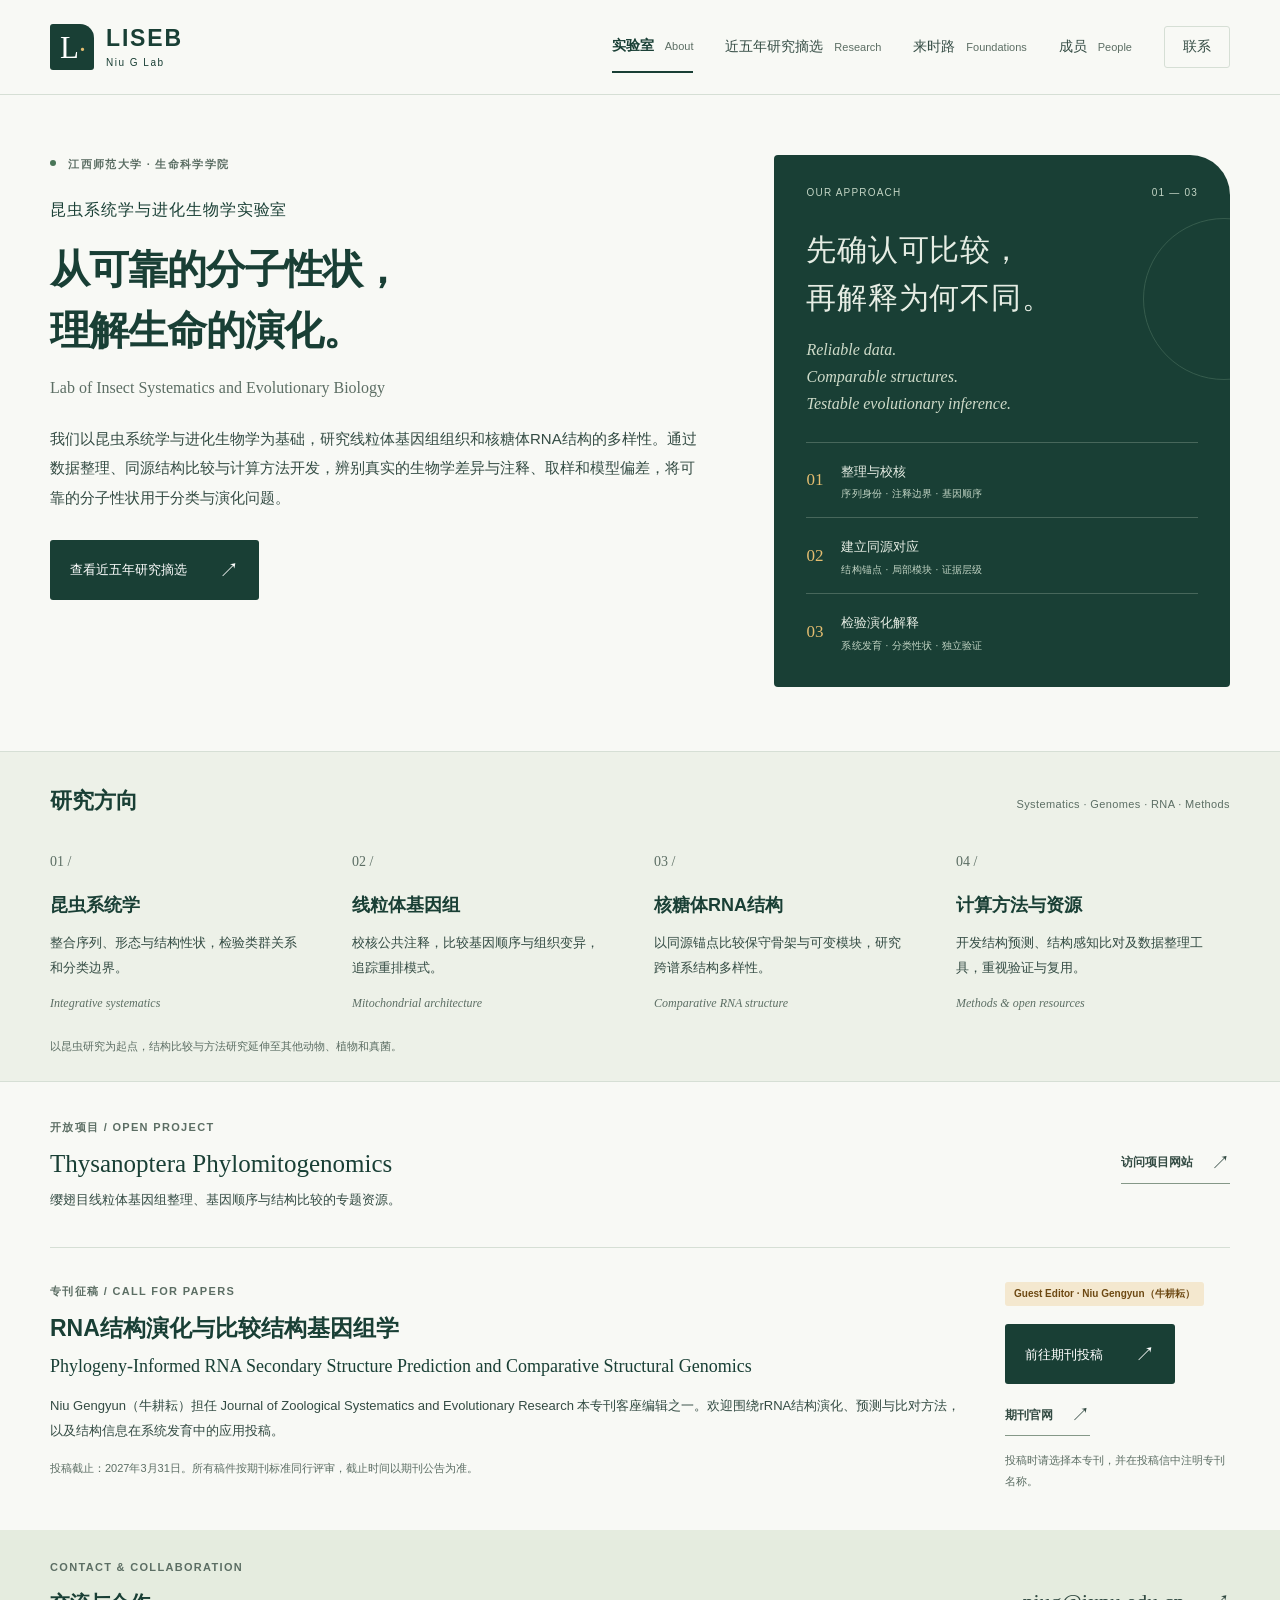
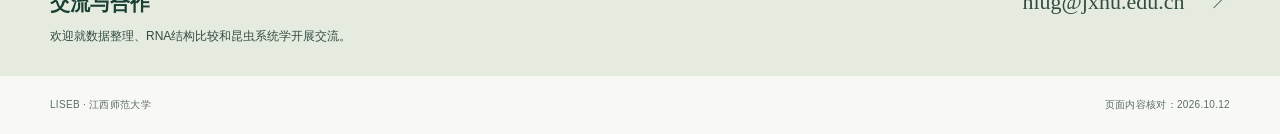
==== index.html @ 188232bb "Use surname-first bilingual personal names and remove authority audit notes" ====
<!doctype html>
<html lang="zh-CN">
<head>
  <meta charset="utf-8">
  <meta name="viewport" content="width=device-width, initial-scale=1">
  <meta name="description" content="江西师范大学昆虫系统学与进化生物学实验室：昆虫系统学、线粒体基因组组织、RNA结构比较与计算方法。">
  <meta name="theme-color" content="#193f35">
  <title>LISEB · 昆虫系统学与进化生物学实验室</title>
  <link rel="icon" href="favicon.svg" type="image/svg+xml">
  <link rel="stylesheet" href="styles.css">
</head>
<body>
  <a class="skip-link" href="#main">跳至主要内容</a>
  <header class="site-header">
    <div class="container header-inner">
      <a class="brand" href="index.html" aria-label="LISEB 实验室首页">
        <span class="brand-mark" aria-hidden="true">L<span>·</span></span>
        <span class="brand-text">LISEB<span>Niu G Lab</span></span>
      </a>
      <nav aria-label="主导航">
        <a href="index.html" aria-current="page">实验室 <span lang="en">About</span></a>
        <a href="achievements.html">近五年研究摘选 <span lang="en">Research</span></a>
        <a href="heritage.html">来时路 <span lang="en">Foundations</span></a>
        <a href="members.html">成员 <span lang="en">People</span></a>
        <a class="nav-contact" href="#contact">联系</a>
      </nav>
    </div>
  </header>

  <main id="main">
    <section class="hero container" aria-labelledby="hero-title">
      <div class="hero-copy">
        <p class="eyebrow"><span class="dot"></span> 江西师范大学 · 生命科学学院</p>
        <p class="lab-name">昆虫系统学与进化生物学实验室</p>
        <h1 id="hero-title">从可靠的分子性状，<br>理解生命的演化。</h1>
        <p class="english-name" lang="en">Lab of Insect Systematics and Evolutionary Biology</p>
        <p class="intro">我们以昆虫系统学与进化生物学为基础，研究线粒体基因组组织和核糖体RNA结构的多样性。通过数据整理、同源结构比较与计算方法开发，辨别真实的生物学差异与注释、取样和模型偏差，将可靠的分子性状用于分类与演化问题。</p>
        <a class="button" href="achievements.html">查看近五年研究摘选 <span aria-hidden="true">↗</span></a>
      </div>
      <aside class="research-note" aria-label="研究思路">
        <div class="note-top"><span lang="en">OUR APPROACH</span><span aria-hidden="true">01 — 03</span></div>
        <p class="note-statement">先确认可比较，<br>再解释为何不同。</p>
        <p class="note-english" lang="en">Reliable data.<br>Comparable structures.<br>Testable evolutionary inference.</p>
        <ol class="approach-list">
          <li><span class="step-no">01</span><div><strong>整理与校核</strong><span>序列身份 · 注释边界 · 基因顺序</span></div></li>
          <li><span class="step-no">02</span><div><strong>建立同源对应</strong><span>结构锚点 · 局部模块 · 证据层级</span></div></li>
          <li><span class="step-no">03</span><div><strong>检验演化解释</strong><span>系统发育 · 分类性状 · 独立验证</span></div></li>
        </ol>
      </aside>
    </section>

    <section class="focus-section" aria-labelledby="focus-title">
      <div class="container">
        <div class="section-heading"><h2 id="focus-title">研究方向</h2><p lang="en">Systematics · Genomes · RNA · Methods</p></div>
        <div class="focus-grid">
          <article class="focus-card"><span class="card-index" aria-hidden="true">01 /</span><h3>昆虫系统学</h3><p>整合序列、形态与结构性状，检验类群关系和分类边界。</p><span class="card-caption" lang="en">Integrative systematics</span></article>
          <article class="focus-card"><span class="card-index" aria-hidden="true">02 /</span><h3>线粒体基因组</h3><p>校核公共注释，比较基因顺序与组织变异，追踪重排模式。</p><span class="card-caption" lang="en">Mitochondrial architecture</span></article>
          <article class="focus-card"><span class="card-index" aria-hidden="true">03 /</span><h3>核糖体RNA结构</h3><p>以同源锚点比较保守骨架与可变模块，研究跨谱系结构多样性。</p><span class="card-caption" lang="en">Comparative RNA structure</span></article>
          <article class="focus-card"><span class="card-index" aria-hidden="true">04 /</span><h3>计算方法与资源</h3><p>开发结构预测、结构感知比对及数据整理工具，重视验证与复用。</p><span class="card-caption" lang="en">Methods &amp; open resources</span></article>
        </div>
        <p class="scope-note">以昆虫研究为起点，结构比较与方法研究延伸至其他动物、植物和真菌。</p>
      </div>
    </section>

    <section class="resource-strip container" aria-labelledby="resource-title">
      <div><p class="eyebrow">开放项目 <span lang="en">/ OPEN PROJECT</span></p><h2 id="resource-title" lang="en">Thysanoptera Phylomitogenomics</h2><p>缨翅目线粒体基因组整理、基因顺序与结构比较的专题资源。</p></div>
      <a class="text-link" href="https://mitoooool.github.io/thysanoptera-phylomitogenomics/" target="_blank" rel="noopener noreferrer">访问项目网站 <span aria-hidden="true">↗</span><span class="sr-only">（在新标签页打开）</span></a>
    </section>

    <section class="special-issue container" id="special-issue" aria-labelledby="issue-title">
      <div class="issue-copy">
        <p class="eyebrow">专刊征稿 <span lang="en">/ CALL FOR PAPERS</span></p>
        <h2 id="issue-title">RNA结构演化与比较结构基因组学</h2>
        <p class="issue-english-title" lang="en">Phylogeny-Informed RNA Secondary Structure Prediction and Comparative Structural Genomics</p>
        <p><span lang="en">Niu Gengyun</span>（牛耕耘）担任 <span lang="en">Journal of Zoological Systematics and Evolutionary Research</span> 本专刊客座编辑之一。欢迎围绕rRNA结构演化、预测与比对方法，以及结构信息在系统发育中的应用投稿。</p>
        <p class="issue-deadline">投稿截止：<time datetime="2027-03-31">2027年3月31日</time>。所有稿件按期刊标准同行评审，截止时间以期刊公告为准。</p>
      </div>
      <div class="issue-actions">
        <span class="badge accepted" lang="en">Guest Editor · <span lang="en">Niu Gengyun</span>（牛耕耘）</span>
        <a class="button" href="https://mc03.manuscriptcentral.com/mapjzser" target="_blank" rel="noopener noreferrer">前往期刊投稿 <span aria-hidden="true">↗</span><span class="sr-only">（在新标签页打开）</span></a>
        <a class="text-link" href="https://www.maxapress.com/jzser" target="_blank" rel="noopener noreferrer">期刊官网 <span aria-hidden="true">↗</span><span class="sr-only">（在新标签页打开）</span></a>
        <p>投稿时请选择本专刊，并在投稿信中注明专刊名称。</p>
      </div>
    </section>

    <section class="contact-section" id="contact" aria-labelledby="contact-title">
      <div class="container contact-inner"><div><p class="eyebrow" lang="en">CONTACT &amp; COLLABORATION</p><h2 id="contact-title">交流与合作</h2><p>欢迎就数据整理、RNA结构比较和昆虫系统学开展交流。</p></div><a href="mailto:niug@jxnu.edu.cn" class="email-link">niug@jxnu.edu.cn <span aria-hidden="true">↗</span></a></div>
    </section>
  </main>
  <footer class="site-footer"><div class="container footer-inner"><span>LISEB · 江西师范大学</span><span>页面内容核对：<time datetime="2026-10-12">2026.10.12</time></span></div></footer>
</body>
</html>
---- styles.css ----
:root {
  --paper: #f8f9f5;
  --white: #ffffff;
  --ink: #193f35;
  --text: #334b43;
  --muted: #5c6e64;
  --line: #d6dfd5;
  --soft: #edf1e8;
  --accent: #e4bd70;
  --serif: Georgia, "Times New Roman", serif;
  --sans: -apple-system, BlinkMacSystemFont, "Segoe UI", "Microsoft YaHei", "PingFang SC", sans-serif;
}
* { box-sizing: border-box; }
html { scroll-behavior: smooth; scroll-padding-top: 24px; }
body { margin: 0; background: var(--paper); color: var(--text); font: 16px/1.8 var(--sans); -webkit-font-smoothing: antialiased; }
a { color: inherit; text-underline-offset: 5px; }
a:hover { color: #27694f; }
a:focus-visible { outline: 3px solid #ab7121; outline-offset: 6px; border-radius: 2px; }
h1, h2, h3, p { margin: 0; }
h1, h2, h3 { color: var(--ink); }
.container { width: min(1180px, calc(100% - 96px)); margin-inline: auto; }
.sr-only { position: absolute; width: 1px; height: 1px; overflow: hidden; clip: rect(0,0,0,0); white-space: nowrap; }
.skip-link { position: fixed; top: 12px; left: 12px; transform: translateY(-160%); z-index: 10; padding: 10px 18px; background: var(--ink); color: white; }
.skip-link:focus { transform: none; }
.site-header { background: var(--paper); border-bottom: 1px solid var(--line); }
.header-inner { min-height: 94px; display: flex; justify-content: space-between; align-items: center; gap: 24px; }
.brand { display: inline-flex; align-items: center; gap: 12px; text-decoration: none; }
.brand-mark { display: grid; place-content: center; position: relative; width: 44px; height: 46px; background: var(--ink); color: white; border-radius: 3px 14px 3px 3px; font: 31px/1 var(--serif); padding-right: 5px; }
.brand-mark span { position: absolute; right: 8px; bottom: 6px; color: var(--accent); font-size: 28px; }
.brand-text { font-size: 23px; line-height: 1.1; font-weight: 700; letter-spacing: .08em; color: var(--ink); }
.brand-text > span { display: block; margin-top: 6px; font-size: 10px; font-weight: 500; letter-spacing: .15em; }
.site-header nav { display: flex; align-items: center; gap: 32px; }
.site-header nav a { font-size: 14px; text-decoration: none; padding-block: 12px; }
.site-header nav a[aria-current] { border-bottom: 2px solid var(--ink); color: var(--ink); font-weight: 650; }
.site-header nav a span { margin-left: 7px; font-size: 11px; color: var(--muted); font-weight: 400; }
.site-header .nav-contact { border: 1px solid var(--line); padding: 7px 18px; border-radius: 3px; }
.hero { display: grid; grid-template-columns: 1.45fr 1fr; align-items: start; gap: 64px; padding-block: 60px 64px; }
.eyebrow { color: var(--muted); font-size: 11px; font-weight: 600; letter-spacing: .12em; line-height: 1.7; }
.dot { display: inline-block; width: 6px; height: 6px; border-radius: 50%; background: #497557; vertical-align: 2px; margin-right: 8px; }
.lab-name { color: var(--ink); margin-top: 22px; margin-bottom: 15px; font-size: 16px; letter-spacing: .06em; }
.hero h1 { font-size: clamp(32px, 3.15vw, 48px); font-weight: 650; line-height: 1.5; letter-spacing: -.025em; }
.english-name { font: 16px/1.6 var(--serif); margin-top: 15px; color: var(--muted); }
.intro { font-size: 15px; line-height: 1.95; max-width: 650px; margin-top: 23px; }
.button { display: inline-flex; justify-content: space-between; align-items: center; gap: 32px; padding: 12px 20px; margin-top: 28px; background: var(--ink); color: white; border-radius: 3px; text-decoration: none; font-size: 13px; }
.button:hover { background: #2d5b45; color: white; }
.button span { font-size: 20px; }
.research-note { padding: 29px 32px 18px; background: var(--ink); color: #e6ede4; border-radius: 4px 40px 4px 4px; position: relative; overflow: hidden; }
.research-note::after { content: ""; position: absolute; width: 160px; height: 160px; border: 1px solid #365c4d; border-radius: 50%; right: -75px; top: 63px; pointer-events: none; }
.note-top { display: flex; justify-content: space-between; font-size: 10px; letter-spacing: .12em; color: #c2d4c4; }
.note-statement { font-size: 30px; line-height: 1.6; margin-top: 24px; letter-spacing: .025em; font-weight: 500; }
.note-english { font: italic 16px/1.7 var(--serif); color: #cfdbc9; margin-top: 14px; }
.approach-list { list-style: none; padding: 0; margin: 24px 0 0; }
.approach-list li { border-top: 1px solid #47675b; display: flex; align-items: center; gap: 18px; padding-block: 14px; }
.step-no { color: var(--accent); font: 17px var(--serif); }
.approach-list strong { font-size: 13px; font-weight: 500; }
.approach-list div > span { display: block; color: #c2d4c4; font-size: 10px; letter-spacing: .025em; }
.focus-section { padding-block: 34px 24px; border-block: 1px solid var(--line); background: var(--soft); }
.section-heading { display: flex; justify-content: space-between; align-items: baseline; gap: 18px; margin-bottom: 24px; }
.section-heading h2 { font-size: 22px; line-height: 1.4; font-weight: 650; }
.section-heading > p { font-size: 11px; color: var(--muted); letter-spacing: .035em; }
.focus-grid { display: grid; grid-template-columns: repeat(4, 1fr); gap: 28px; }
.focus-card { padding-top: 6px; }
.card-index { color: var(--muted); font: 14px var(--serif); }
.focus-card h3 { font-size: 18px; font-weight: 600; margin-top: 13px; margin-bottom: 10px; }
.focus-card p { font-size: 13px; line-height: 1.9; max-width: 250px; }
.card-caption { display: block; font: italic 12px var(--serif); color: var(--muted); margin-top: 16px; }
.scope-note { color: var(--muted); font-size: 11px; margin-top: 25px; line-height: 1.9; }
.resource-strip { display: flex; justify-content: space-between; align-items: center; gap: 32px; padding-block: 36px; }
.resource-strip h2 { font: 25px/1.4 var(--serif); margin-top: 9px; }
.resource-strip p:not(.eyebrow) { font-size: 13px; margin-top: 7px; }
.text-link { display: inline-flex; align-items: center; gap: 18px; text-decoration: none; font-size: 12px; font-weight: 650; border-bottom: 1px solid #859888; padding-bottom: 3px; white-space: nowrap; }
.text-link span[aria-hidden] { font-size: 19px; font-weight: 400; }
.contact-section { background: #e5ecdf; padding-block: 28px; }
.contact-inner { display: flex; justify-content: space-between; align-items: center; gap: 30px; }
.contact-inner h2 { font-size: 20px; font-weight: 600; margin-block: 8px 5px; }
.contact-inner p:not(.eyebrow) { font-size: 12px; }
.email-link { font: 22px var(--serif); text-decoration: none; white-space: nowrap; }
.email-link span { margin-left: 20px; font-family: var(--sans); font-size: 20px; }
.site-footer { padding-block: 20px; }
.footer-inner { display: flex; justify-content: space-between; gap: 24px; color: var(--muted); font-size: 10px; letter-spacing: .03em; }
.footer-inner a { text-decoration: none; }
.page-intro { padding-block: 50px 36px; }
.page-intro h1 { margin-top: 13px; font-size: 42px; line-height: 1.5; font-weight: 650; }
.page-lead { font-size: 19px; margin-top: 13px; color: var(--ink); }
.page-description { font-size: 13px; max-width: 670px; color: var(--muted); margin-top: 11px; }
.section-nav { display: flex; flex-wrap: wrap; gap: 12px 24px; margin-top: 26px; font-size: 12px; }
.section-nav a { text-decoration: none; border-bottom: 1px solid var(--line); padding-bottom: 3px; }
.papers-section { padding-bottom: 42px; }
.publication { display: grid; grid-template-columns: 152px 1fr; gap: 38px; padding-block: 30px; border-top: 1px solid var(--line); }
.publication:last-child { border-bottom: 1px solid var(--line); }
.publication-status { display: flex; flex-direction: column; align-items: flex-start; gap: 12px; }
.badge { padding: 3px 9px; border-radius: 3px; font-size: 10px; line-height: 1.8; font-weight: 600; }
.published { background: #e0eadb; color: #305335; }
.accepted { background: #f4e8cf; color: #6d4913; }
.preprint { background: #e5e9ed; color: #3c5264; }
.pub-year { font: 31px/1 var(--serif); color: var(--ink); }
.status-detail { color: var(--muted); font-size: 10px; line-height: 1.9; }
.journal { color: var(--muted); font-size: 11px; letter-spacing: .03em; margin-bottom: 8px; }
.publication-body h3 { font: 25px/1.35 var(--serif); max-width: 840px; }
.publication-body > p:not(.journal) { font-size: 13px; margin-top: 13px; line-height: 1.9; }
.publication-body .contribution { color: #405748; }
.contribution > span { font-size: 10px; display: inline-block; border-right: 1px solid #aab8a7; padding-right: 10px; margin-right: 8px; font-weight: 650; color: var(--ink); }
.publication-body .text-link { margin-top: 16px; }
.doi { font-size: 10px; color: var(--muted); display: inline-block; margin-left: 18px; overflow-wrap: anywhere; }
.publication-body > .status-note { font-size: 10px !important; color: var(--muted); margin-top: 12px; }
.resources-section { background: var(--soft); border-block: 1px solid var(--line); padding-block: 35px 39px; }
.resource-grid { display: grid; grid-template-columns: 1fr 1fr; gap: 30px; }
.resource-card { padding: 24px 28px; border: 1px solid #c8d4c4; border-radius: 4px; display: flex; flex-direction: column; align-items: flex-start; background: var(--paper); }
.resource-card h3 { font: 27px/1.25 var(--serif); margin-top: 12px; }
.resource-card > p:not(.eyebrow) { font-size: 13px; margin-block: 14px 20px; flex: 1; }
.ongoing-section { padding-block: 39px; }
.ongoing-grid { display: grid; grid-template-columns: repeat(4,1fr); gap: 27px; }
.ongoing-grid article { border-top: 2px solid #a5b99e; padding-top: 15px; }
.ongoing-grid h3 { font-size: 15px; font-weight: 600; }
.ongoing-grid p { font-size: 12px; margin-top: 9px; line-height: 1.9; }
.special-issue { display: grid; grid-template-columns: 1fr 225px; gap: 44px; padding-block: 34px 38px; border-top: 1px solid var(--line); }
.special-issue h2 { font-size: 23px; line-height: 1.5; margin-top: 10px; font-weight: 600; }
.issue-english-title { font: 18px/1.5 var(--serif); color: var(--ink); margin-top: 8px; max-width: 760px; }
.issue-copy > p:not(.eyebrow):not(.issue-english-title) { font-size: 13px; line-height: 1.9; margin-top: 14px; }
.issue-copy > .issue-deadline { color: var(--muted); font-size: 11px !important; }
.issue-actions { display: flex; flex-direction: column; align-items: flex-start; justify-content: center; }
.issue-actions .button { margin-block: 18px 14px; }
.issue-actions > p { font-size: 11px; color: var(--muted); line-height: 1.9; margin-top: 14px; }
@media (max-width: 1050px) {
  .container { width: calc(100% - 64px); }
  .hero { gap: 32px; grid-template-columns: 1.3fr 1fr; }
  .hero h1 { font-size: 35px; }
  .research-note { padding-inline: 25px; }
  .note-statement { font-size: 27px; }
  .focus-grid, .ongoing-grid { gap: 22px; }
  .focus-card h3 { font-size: 16px; }
}
@media (max-width: 800px) {
  .hero { grid-template-columns: 1fr; gap: 35px; padding-block: 40px; }
  .hero h1 { font-size: 40px; }
  .research-note { padding: 26px 30px; }
  .research-note .note-statement { font-size: 27px; }
  .note-english { margin-top: 12px; }
  .focus-grid, .ongoing-grid { grid-template-columns: 1fr 1fr; gap: 25px 32px; }
  .section-heading { flex-wrap: wrap; gap: 8px; }
  .publication { grid-template-columns: 115px 1fr; gap: 22px; }
  .publication-body h3 { font-size: 22px; }
  .resource-strip { align-items: flex-start; flex-direction: column; gap: 20px; }
  .contact-inner { align-items: flex-start; flex-direction: column; gap: 20px; }
  .email-link { font-size: 21px; }
  .special-issue { grid-template-columns: 1fr; gap: 22px; }
  .issue-actions { display: grid; grid-template-columns: max-content 1fr; align-items: center; gap: 10px 22px; }
  .issue-actions .badge { grid-column: 1 / -1; justify-self: start; }
  .issue-actions .button { margin-block: 4px; }
  .issue-actions .text-link { justify-self: start; }
  .issue-actions > p { grid-column: 1 / -1; margin-top: 0; }
}
@media (max-width: 520px) {
  .container { width: calc(100% - 40px); }
  .header-inner { min-height: 82px; gap: 12px; }
  .brand-mark { width: 33px; height: 37px; font-size: 25px; }
  .brand-mark span { right: 5px; bottom: 4px; }
  .brand { gap: 8px; }
  .brand-text { font-size: 18px; }
  .brand-text > span { font-size: 8px; }
  .site-header nav { gap: 17px; }
  .site-header nav a { font-size: 12px; }
  .site-header nav a span { display: none; }
  .site-header .nav-contact { display: none; }
  .hero { padding-top: 32px; }
  .lab-name { font-size: 13px; margin-top: 18px; }
  .hero h1 { font-size: 29px; line-height: 1.55; }
  .english-name { font-size: 14px; }
  .intro { font-size: 14px; }
  .research-note { padding: 24px; border-top-right-radius: 30px; }
  .section-heading h2 { font-size: 20px; }
  .section-heading > p { font-size: 10px; }
  .focus-grid { gap: 28px 20px; }
  .focus-card h3 { font-size: 15px; }
  .focus-card p { font-size: 12px; }
  .card-caption { font-size: 11px; line-height: 1.5; }
  .resource-strip h2 { font-size: 23px; overflow-wrap: anywhere; }
  .footer-inner { flex-direction: column; gap: 3px; }
  .page-intro { padding-block: 32px; }
  .page-intro h1 { font-size: 34px; }
  .page-lead { font-size: 17px; }
  .section-nav { gap: 18px; }
  .publication { grid-template-columns: 1fr; gap: 16px; padding-block: 24px; }
  .publication-status { flex-direction: row; align-items: center; gap: 13px; flex-wrap: wrap; }
  .pub-year { font-size: 23px; }
  .status-detail { font-size: 9px; margin-left: auto; }
  .status-detail br { display: none; }
  .status-detail { max-width: 150px; }
  .publication-body h3 { font-size: 22px; overflow-wrap: anywhere; }
  .doi { display: block; margin-left: 0; margin-top: 7px; }
  .resource-grid { grid-template-columns: 1fr; gap: 18px; }
  .resource-card { padding: 23px; }
  .ongoing-grid { gap: 23px 20px; }
  .ongoing-grid h3 { font-size: 13px; }
  .special-issue h2 { font-size: 20px; }
  .issue-english-title { font-size: 17px; }
  .issue-actions { gap: 10px 16px; }
}
@media (prefers-reduced-motion: reduce) { html { scroll-behavior: auto; } }
@media print {
  body { background: white; font-size: 12px; }
  .container { width: 100%; }
  .site-header nav, .skip-link, .section-nav { display: none; }
  .hero { grid-template-columns: 1fr; }
  .publication, .focus-card, .resource-card { break-inside: avoid; }
  .research-note { background: white; color: #193f35; border: 1px solid #777; }
  .research-note p, .research-note span, .approach-list div > span { color: #193f35; }
}
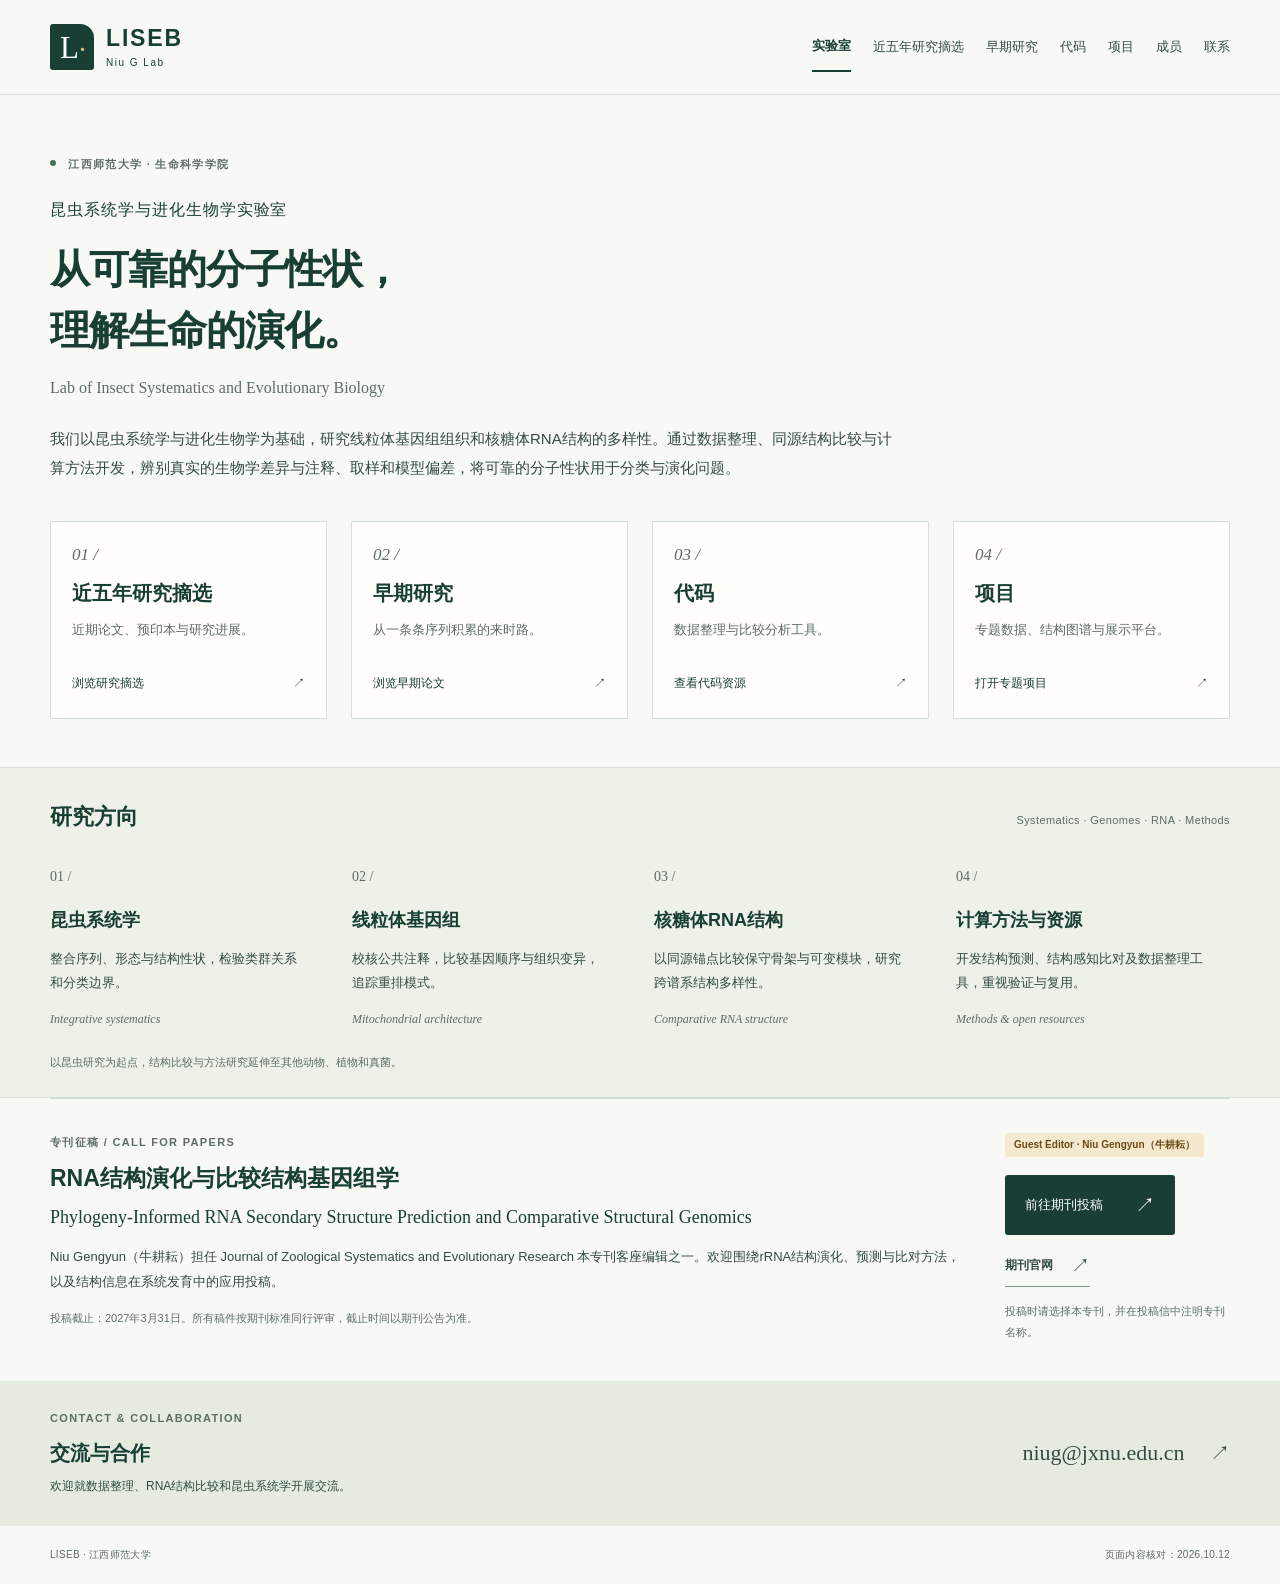
==== commit ab94dfea: "Simplify homepage navigation and link Porifera atlas from preprint and resources" ====
--- a/index.html
+++ b/index.html
@@ -7,7 +7,7 @@
   <meta name="theme-color" content="#193f35">
   <title>LISEB · 昆虫系统学与进化生物学实验室</title>
   <link rel="icon" href="favicon.svg" type="image/svg+xml">
-  <link rel="stylesheet" href="styles.css">
+  <link rel="stylesheet" href="styles.css"><link rel="stylesheet" href="site_updates.css">
 </head>
 <body>
   <a class="skip-link" href="#main">跳至主要内容</a>
@@ -17,36 +17,28 @@
         <span class="brand-mark" aria-hidden="true">L<span>·</span></span>
         <span class="brand-text">LISEB<span>Niu G Lab</span></span>
       </a>
-      <nav aria-label="主导航">
-        <a href="index.html" aria-current="page">实验室 <span lang="en">About</span></a>
-        <a href="achievements.html">近五年研究摘选 <span lang="en">Research</span></a>
-        <a href="heritage.html">来时路 <span lang="en">Foundations</span></a>
-        <a href="members.html">成员 <span lang="en">People</span></a>
-        <a class="nav-contact" href="#contact">联系</a>
-      </nav>
+      <nav class="primary-nav" aria-label="主导航"><a href="index.html" aria-current="page">实验室</a><a href="achievements.html">近五年研究摘选</a><a href="heritage.html">早期研究</a><a href="achievements.html#code">代码</a><a href="achievements.html#projects">项目</a><a href="members.html">成员</a><a href="index.html#contact" class="nav-contact">联系</a></nav>
     </div>
   </header>
 
   <main id="main">
-    <section class="hero container" aria-labelledby="hero-title">
+    <section class="hero home-hero container" aria-labelledby="hero-title">
       <div class="hero-copy">
         <p class="eyebrow"><span class="dot"></span> 江西师范大学 · 生命科学学院</p>
         <p class="lab-name">昆虫系统学与进化生物学实验室</p>
         <h1 id="hero-title">从可靠的分子性状，<br>理解生命的演化。</h1>
         <p class="english-name" lang="en">Lab of Insect Systematics and Evolutionary Biology</p>
         <p class="intro">我们以昆虫系统学与进化生物学为基础，研究线粒体基因组组织和核糖体RNA结构的多样性。通过数据整理、同源结构比较与计算方法开发，辨别真实的生物学差异与注释、取样和模型偏差，将可靠的分子性状用于分类与演化问题。</p>
-        <a class="button" href="achievements.html">查看近五年研究摘选 <span aria-hidden="true">↗</span></a>
       </div>
-      <aside class="research-note" aria-label="研究思路">
-        <div class="note-top"><span lang="en">OUR APPROACH</span><span aria-hidden="true">01 — 03</span></div>
-        <p class="note-statement">先确认可比较，<br>再解释为何不同。</p>
-        <p class="note-english" lang="en">Reliable data.<br>Comparable structures.<br>Testable evolutionary inference.</p>
-        <ol class="approach-list">
-          <li><span class="step-no">01</span><div><strong>整理与校核</strong><span>序列身份 · 注释边界 · 基因顺序</span></div></li>
-          <li><span class="step-no">02</span><div><strong>建立同源对应</strong><span>结构锚点 · 局部模块 · 证据层级</span></div></li>
-          <li><span class="step-no">03</span><div><strong>检验演化解释</strong><span>系统发育 · 分类性状 · 独立验证</span></div></li>
-        </ol>
-      </aside>
+    </section>
+
+    <section class="entry-section container" aria-label="研究与资源入口">
+      <div class="site-entry-grid">
+        <a class="site-entry" href="achievements.html"><span class="entry-index">01 /</span><h2>近五年研究摘选</h2><p>近期论文、预印本与研究进展。</p><span class="entry-action">浏览研究摘选 <span aria-hidden="true">↗</span></span></a>
+        <a class="site-entry" href="heritage.html"><span class="entry-index">02 /</span><h2>早期研究</h2><p>从一条条序列积累的来时路。</p><span class="entry-action">浏览早期论文 <span aria-hidden="true">↗</span></span></a>
+        <a class="site-entry" href="achievements.html#code"><span class="entry-index">03 /</span><h2>代码</h2><p>数据整理与比较分析工具。</p><span class="entry-action">查看代码资源 <span aria-hidden="true">↗</span></span></a>
+        <a class="site-entry" href="achievements.html#projects"><span class="entry-index">04 /</span><h2>项目</h2><p>专题数据、结构图谱与展示平台。</p><span class="entry-action">打开专题项目 <span aria-hidden="true">↗</span></span></a>
+      </div>
     </section>
 
     <section class="focus-section" aria-labelledby="focus-title">
@@ -62,10 +54,6 @@
       </div>
     </section>
 
-    <section class="resource-strip container" aria-labelledby="resource-title">
-      <div><p class="eyebrow">开放项目 <span lang="en">/ OPEN PROJECT</span></p><h2 id="resource-title" lang="en">Thysanoptera Phylomitogenomics</h2><p>缨翅目线粒体基因组整理、基因顺序与结构比较的专题资源。</p></div>
-      <a class="text-link" href="https://mitoooool.github.io/thysanoptera-phylomitogenomics/" target="_blank" rel="noopener noreferrer">访问项目网站 <span aria-hidden="true">↗</span><span class="sr-only">（在新标签页打开）</span></a>
-    </section>
 
     <section class="special-issue container" id="special-issue" aria-labelledby="issue-title">
       <div class="issue-copy">
--- a/site_updates.css
+++ b/site_updates.css
@@ -0,0 +1,2 @@
+.home-hero{display:block;padding-bottom:38px}.home-hero .intro{max-width:850px}.home-hero .hero-copy{max-width:960px}.entry-section{padding-bottom:48px}.site-entry-grid{display:grid;grid-template-columns:repeat(4,minmax(0,1fr));gap:24px}.site-entry{display:flex;flex-direction:column;padding:23px 21px;border:1px solid var(--line);text-decoration:none;min-height:198px;background:#fffefa}.site-entry:hover{background:var(--soft);border-color:#8da48e}.entry-index{font:italic 17px Georgia,serif;color:var(--muted);margin-bottom:13px}.site-entry h2{font-size:20px;font-weight:600;line-height:1.5}.site-entry p{font-size:13px;color:var(--muted);margin-top:10px;margin-bottom:20px}.entry-action{font-size:12px;margin-top:auto;display:flex;justify-content:space-between;gap:12px;color:var(--ink)}.resource-group+.resource-group{margin-top:34px}.resource-group-title{font-size:19px;font-weight:600;margin:0 0 18px}.resource-group-title span{font:12px Georgia,serif;color:var(--muted);margin-left:10px}.pub-year-project{display:flex;gap:9px;align-items:center;flex-wrap:wrap}.pub-project-link{font-size:11px;color:var(--ink);text-underline-offset:4px;white-space:nowrap}.site-header .primary-nav,.header .primary-nav{display:flex;flex-wrap:wrap;gap:10px 22px;align-items:center}.site-header .primary-nav a,.header .primary-nav a{font-size:13px;white-space:nowrap}.header .primary-nav{justify-content:flex-end}.site-header .primary-nav .nav-contact{border:0;padding:0}.primary-nav .nav-index{font-size:10px;color:var(--muted);margin-right:5px}.site-header .primary-nav a span{margin-left:0}.header .primary-nav a span{margin-left:0}@media(max-width:1050px){.header-inner{flex-wrap:wrap;padding-block:20px;gap:15px}.site-header .primary-nav{width:100%;gap:10px 23px}.header{flex-wrap:wrap;padding-block:20px}.header .primary-nav{width:100%;justify-content:flex-start;gap:10px 20px}.site-entry-grid{grid-template-columns:repeat(2,minmax(0,1fr))}.site-entry{min-height:172px}}@media(max-width:650px){.home-hero{padding-bottom:28px}.site-entry-grid{gap:14px}.site-entry{padding:19px 16px;min-height:190px}.site-entry h2{font-size:17px}.site-entry p{font-size:12px}.site-header .primary-nav,.header .primary-nav{gap:7px 18px}.site-header .primary-nav a,.header .primary-nav a{font-size:12px;padding-block:4px}.primary-nav .nav-index{display:none}.site-header .primary-nav .nav-contact{display:inline}.entry-section{padding-bottom:34px}}@media(max-width:360px){.site-entry-grid{grid-template-columns:1fr}.site-entry{min-height:150px}}@media print{.primary-nav{display:none!important}.site-entry-grid{grid-template-columns:repeat(2,1fr)}.site-entry{break-inside:avoid}}
+@media(max-width:650px){.site-header .primary-nav .nav-contact,.header .primary-nav .nav-contact{display:none}}
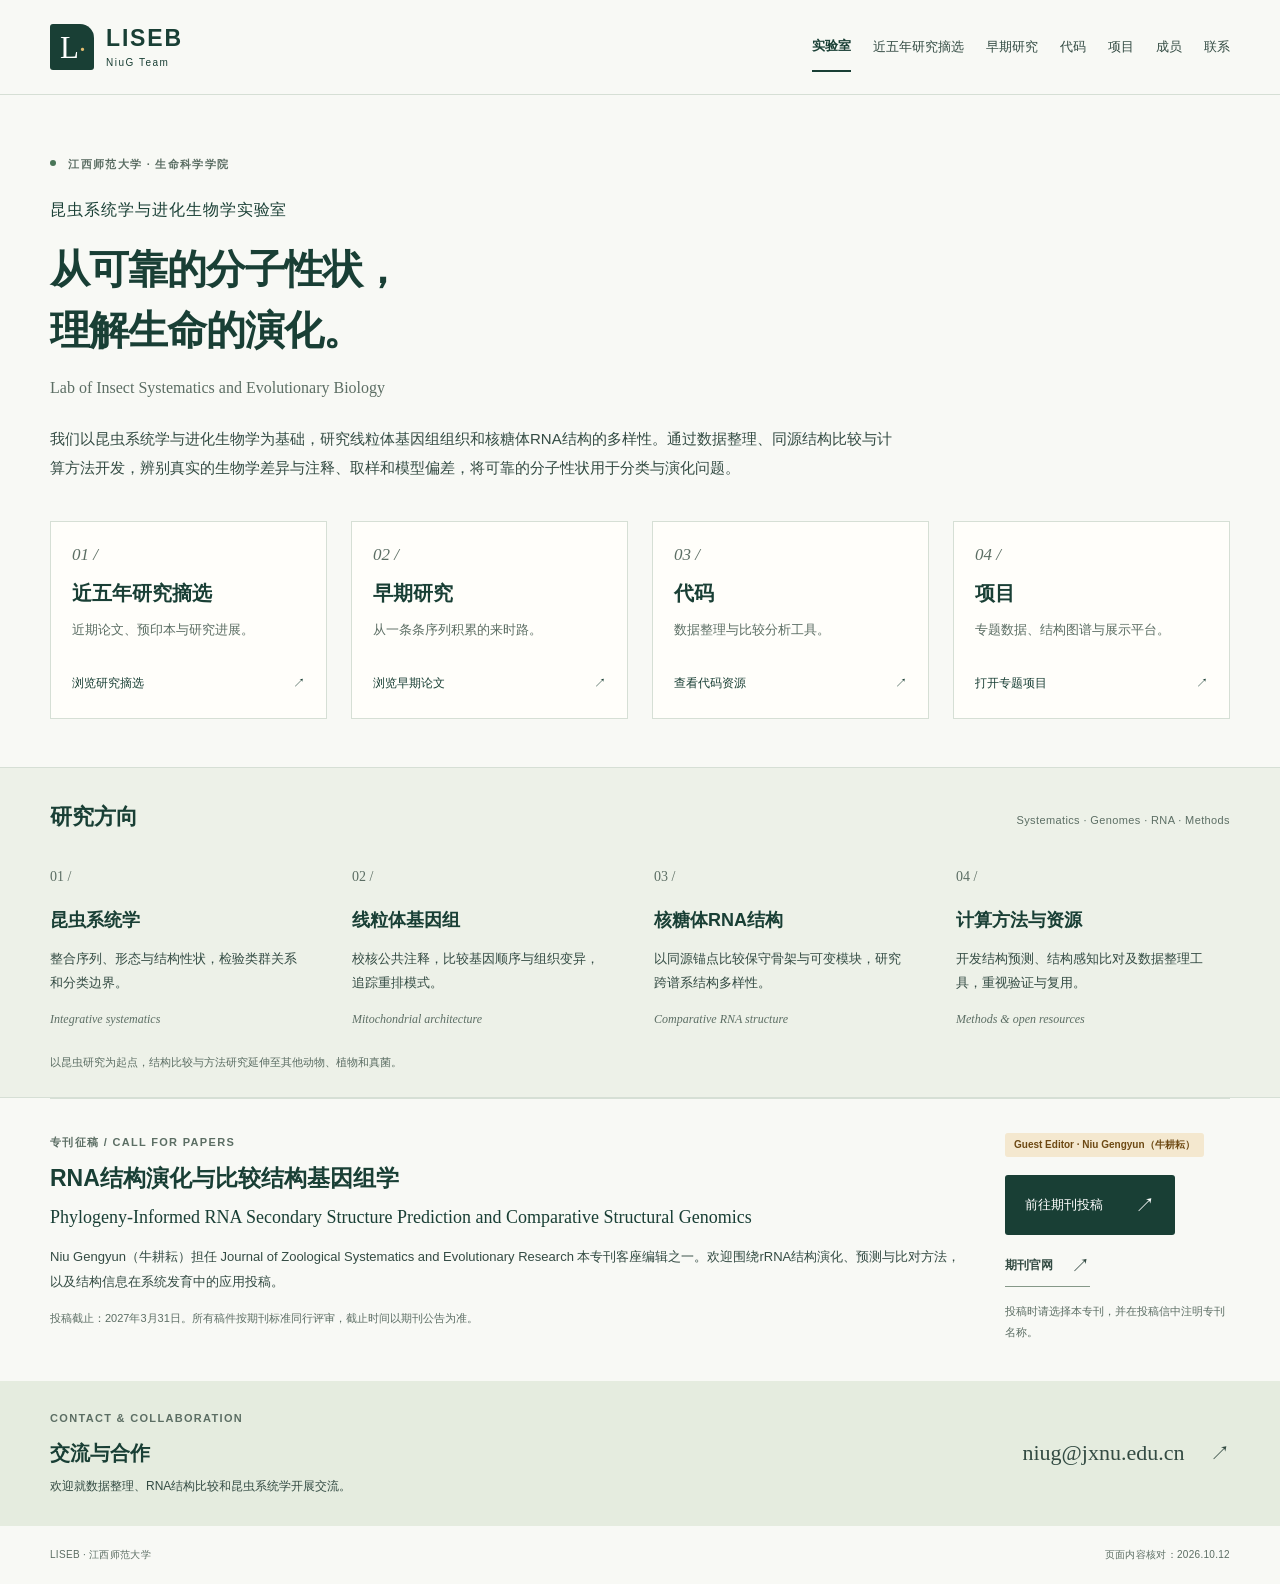
==== commit 88ce8f6c: "Rename NiuG Team, identify Lab Leader and link teacher publication catalogs with 2026 updates" ====
--- a/index.html
+++ b/index.html
@@ -15,7 +15,7 @@
     <div class="container header-inner">
       <a class="brand" href="index.html" aria-label="LISEB 实验室首页">
         <span class="brand-mark" aria-hidden="true">L<span>·</span></span>
-        <span class="brand-text">LISEB<span>Niu G Lab</span></span>
+        <span class="brand-text">LISEB<span>NiuG Team</span></span>
       </a>
       <nav class="primary-nav" aria-label="主导航"><a href="index.html" aria-current="page">实验室</a><a href="achievements.html">近五年研究摘选</a><a href="heritage.html">早期研究</a><a href="achievements.html#code">代码</a><a href="achievements.html#projects">项目</a><a href="members.html">成员</a><a href="index.html#contact" class="nav-contact">联系</a></nav>
     </div>
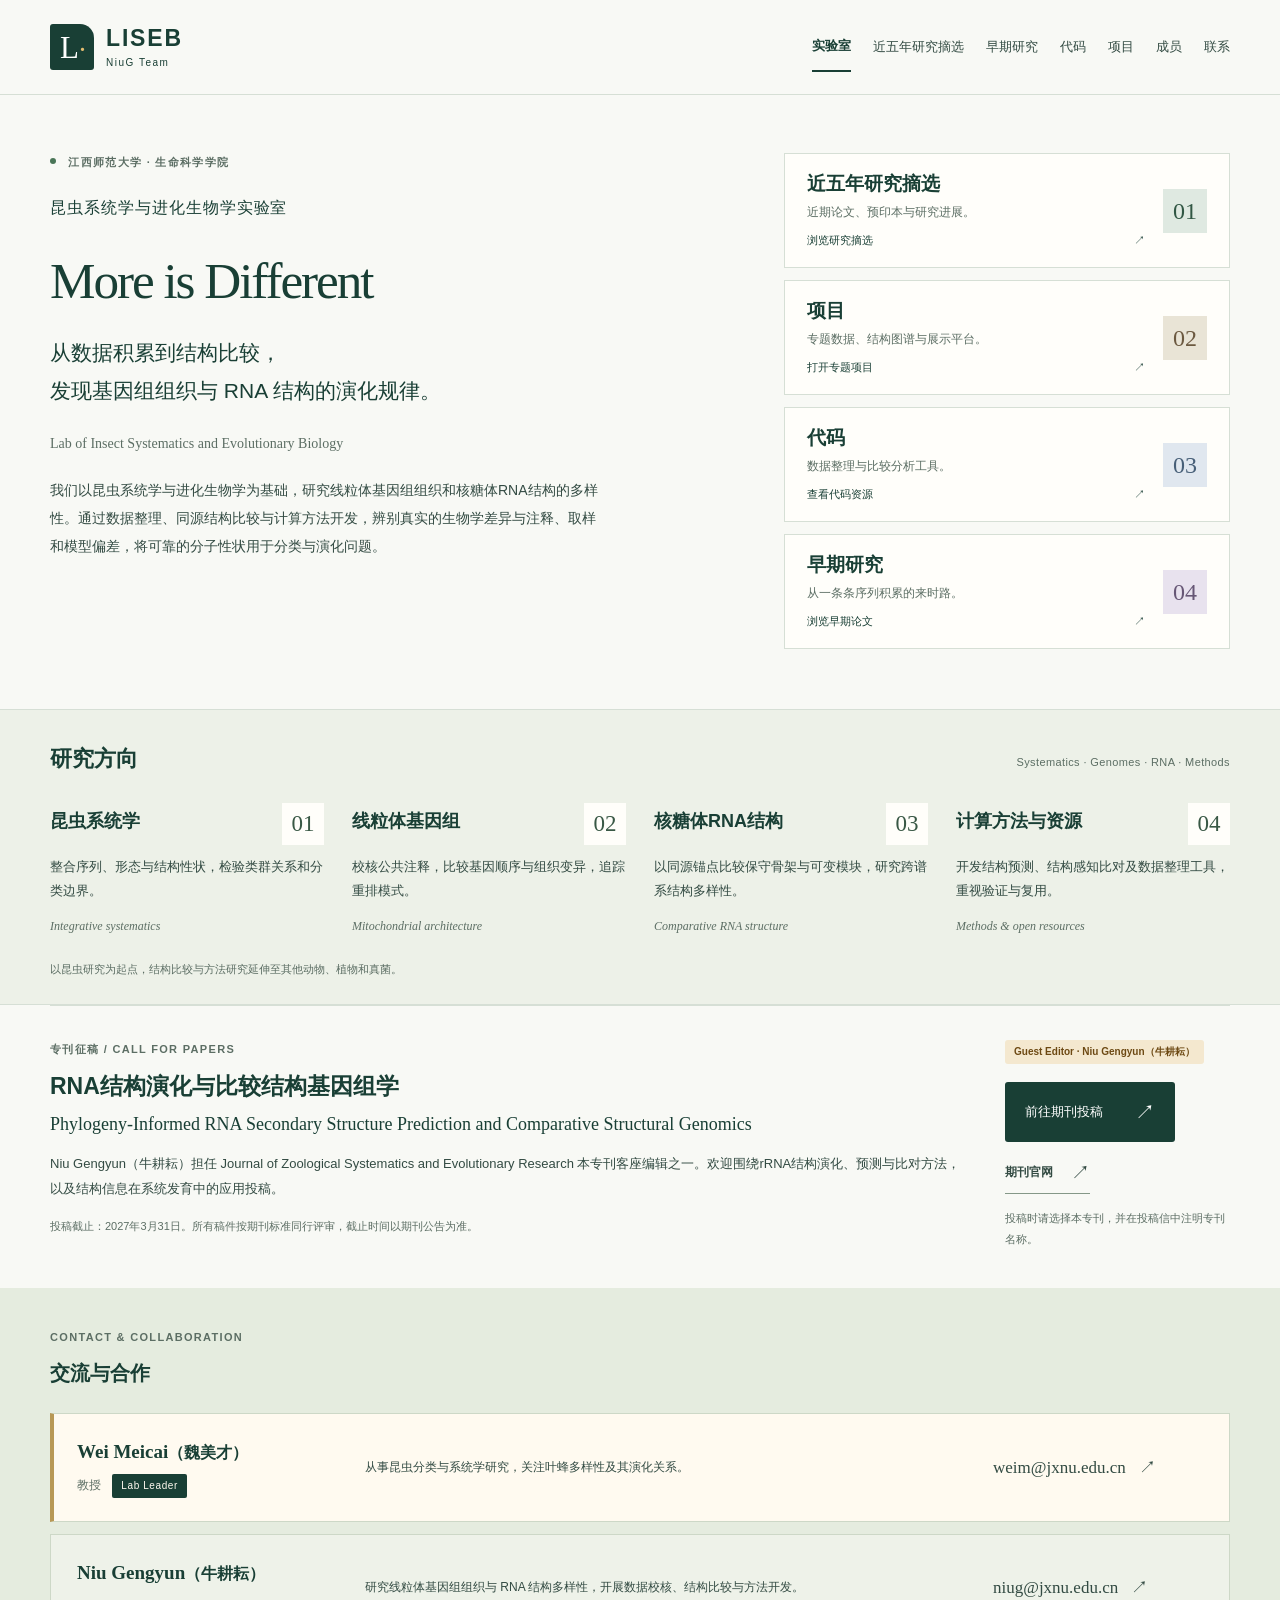
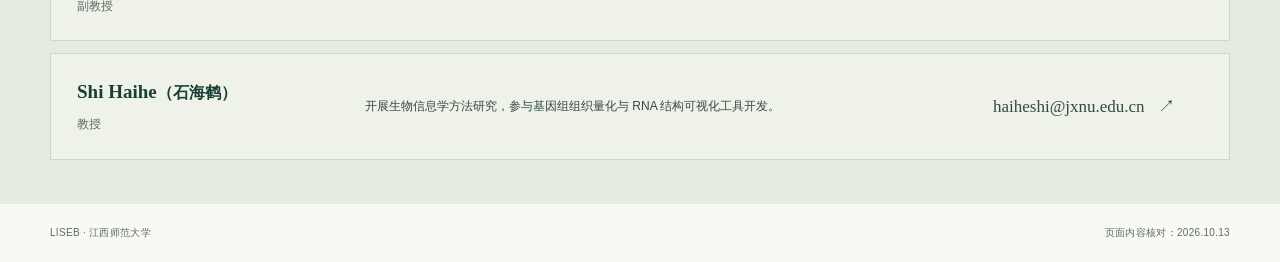
==== commit 5d8ef9d0: "Publish approved split homepage, faculty contacts, research graphics and Niu publication catalog" ====
--- a/index.html
+++ b/index.html
@@ -7,7 +7,7 @@
   <meta name="theme-color" content="#193f35">
   <title>LISEB · 昆虫系统学与进化生物学实验室</title>
   <link rel="icon" href="favicon.svg" type="image/svg+xml">
-  <link rel="stylesheet" href="styles.css"><link rel="stylesheet" href="site_updates.css">
+  <link rel="stylesheet" href="styles.css"><link rel="stylesheet" href="site_updates.css"><link rel="stylesheet" href="home_layout.css">
 </head>
 <body>
   <a class="skip-link" href="#main">跳至主要内容</a>
@@ -22,33 +22,36 @@
   </header>
 
   <main id="main">
-    <section class="hero home-hero container" aria-labelledby="hero-title">
+    <div class="home-overview container">
+    <section class="hero home-hero" aria-labelledby="hero-title">
       <div class="hero-copy">
         <p class="eyebrow"><span class="dot"></span> 江西师范大学 · 生命科学学院</p>
         <p class="lab-name">昆虫系统学与进化生物学实验室</p>
-        <h1 id="hero-title">从可靠的分子性状，<br>理解生命的演化。</h1>
+        <h1 id="hero-title" lang="en">More is Different</h1>
+        <p class="hero-statement">从数据积累到结构比较，<br>发现基因组组织与 RNA 结构的演化规律。</p>
         <p class="english-name" lang="en">Lab of Insect Systematics and Evolutionary Biology</p>
         <p class="intro">我们以昆虫系统学与进化生物学为基础，研究线粒体基因组组织和核糖体RNA结构的多样性。通过数据整理、同源结构比较与计算方法开发，辨别真实的生物学差异与注释、取样和模型偏差，将可靠的分子性状用于分类与演化问题。</p>
       </div>
     </section>
 
-    <section class="entry-section container" aria-label="研究与资源入口">
+    <section class="entry-section" aria-label="研究与资源入口">
       <div class="site-entry-grid">
-        <a class="site-entry" href="achievements.html"><span class="entry-index">01 /</span><h2>近五年研究摘选</h2><p>近期论文、预印本与研究进展。</p><span class="entry-action">浏览研究摘选 <span aria-hidden="true">↗</span></span></a>
-        <a class="site-entry" href="heritage.html"><span class="entry-index">02 /</span><h2>早期研究</h2><p>从一条条序列积累的来时路。</p><span class="entry-action">浏览早期论文 <span aria-hidden="true">↗</span></span></a>
-        <a class="site-entry" href="achievements.html#code"><span class="entry-index">03 /</span><h2>代码</h2><p>数据整理与比较分析工具。</p><span class="entry-action">查看代码资源 <span aria-hidden="true">↗</span></span></a>
-        <a class="site-entry" href="achievements.html#projects"><span class="entry-index">04 /</span><h2>项目</h2><p>专题数据、结构图谱与展示平台。</p><span class="entry-action">打开专题项目 <span aria-hidden="true">↗</span></span></a>
+        <a class="site-entry" href="achievements.html"><span class="entry-index" aria-hidden="true">01</span><h2>近五年研究摘选</h2><p>近期论文、预印本与研究进展。</p><span class="entry-action">浏览研究摘选 <span aria-hidden="true">↗</span></span></a>
+        <a class="site-entry" href="achievements.html#projects"><span class="entry-index" aria-hidden="true">02</span><h2>项目</h2><p>专题数据、结构图谱与展示平台。</p><span class="entry-action">打开专题项目 <span aria-hidden="true">↗</span></span></a>
+        <a class="site-entry" href="achievements.html#code"><span class="entry-index" aria-hidden="true">03</span><h2>代码</h2><p>数据整理与比较分析工具。</p><span class="entry-action">查看代码资源 <span aria-hidden="true">↗</span></span></a>
+        <a class="site-entry" href="heritage.html"><span class="entry-index" aria-hidden="true">04</span><h2>早期研究</h2><p>从一条条序列积累的来时路。</p><span class="entry-action">浏览早期论文 <span aria-hidden="true">↗</span></span></a>
       </div>
     </section>
 
+    </div>
     <section class="focus-section" aria-labelledby="focus-title">
       <div class="container">
         <div class="section-heading"><h2 id="focus-title">研究方向</h2><p lang="en">Systematics · Genomes · RNA · Methods</p></div>
         <div class="focus-grid">
-          <article class="focus-card"><span class="card-index" aria-hidden="true">01 /</span><h3>昆虫系统学</h3><p>整合序列、形态与结构性状，检验类群关系和分类边界。</p><span class="card-caption" lang="en">Integrative systematics</span></article>
-          <article class="focus-card"><span class="card-index" aria-hidden="true">02 /</span><h3>线粒体基因组</h3><p>校核公共注释，比较基因顺序与组织变异，追踪重排模式。</p><span class="card-caption" lang="en">Mitochondrial architecture</span></article>
-          <article class="focus-card"><span class="card-index" aria-hidden="true">03 /</span><h3>核糖体RNA结构</h3><p>以同源锚点比较保守骨架与可变模块，研究跨谱系结构多样性。</p><span class="card-caption" lang="en">Comparative RNA structure</span></article>
-          <article class="focus-card"><span class="card-index" aria-hidden="true">04 /</span><h3>计算方法与资源</h3><p>开发结构预测、结构感知比对及数据整理工具，重视验证与复用。</p><span class="card-caption" lang="en">Methods &amp; open resources</span></article>
+          <article class="focus-card"><span class="card-index" aria-hidden="true">01</span><h3>昆虫系统学</h3><p>整合序列、形态与结构性状，检验类群关系和分类边界。</p><span class="card-caption" lang="en">Integrative systematics</span></article>
+          <article class="focus-card"><span class="card-index" aria-hidden="true">02</span><h3>线粒体基因组</h3><p>校核公共注释，比较基因顺序与组织变异，追踪重排模式。</p><span class="card-caption" lang="en">Mitochondrial architecture</span></article>
+          <article class="focus-card"><span class="card-index" aria-hidden="true">03</span><h3>核糖体RNA结构</h3><p>以同源锚点比较保守骨架与可变模块，研究跨谱系结构多样性。</p><span class="card-caption" lang="en">Comparative RNA structure</span></article>
+          <article class="focus-card"><span class="card-index" aria-hidden="true">04</span><h3>计算方法与资源</h3><p>开发结构预测、结构感知比对及数据整理工具，重视验证与复用。</p><span class="card-caption" lang="en">Methods &amp; open resources</span></article>
         </div>
         <p class="scope-note">以昆虫研究为起点，结构比较与方法研究延伸至其他动物、植物和真菌。</p>
       </div>
@@ -72,9 +75,28 @@
     </section>
 
     <section class="contact-section" id="contact" aria-labelledby="contact-title">
-      <div class="container contact-inner"><div><p class="eyebrow" lang="en">CONTACT &amp; COLLABORATION</p><h2 id="contact-title">交流与合作</h2><p>欢迎就数据整理、RNA结构比较和昆虫系统学开展交流。</p></div><a href="mailto:niug@jxnu.edu.cn" class="email-link">niug@jxnu.edu.cn <span aria-hidden="true">↗</span></a></div>
+      <div class="container contact-inner">
+        <div class="contact-heading"><p class="eyebrow" lang="en">CONTACT &amp; COLLABORATION</p><h2 id="contact-title">交流与合作</h2></div>
+        <div class="contact-team">
+          <article class="contact-person contact-leader" aria-labelledby="contact-wei">
+            <div class="contact-identity"><h3 id="contact-wei"><span lang="en">Wei Meicai</span>（魏美才）</h3><p class="contact-title">教授 <span class="leader-badge" lang="en">Lab Leader</span></p></div>
+            <p class="contact-bio">从事昆虫分类与系统学研究，关注叶蜂多样性及其演化关系。</p>
+            <a class="contact-email" href="mailto:weim@jxnu.edu.cn">weim@jxnu.edu.cn <span aria-hidden="true">↗</span></a>
+          </article>
+          <article class="contact-person" aria-labelledby="contact-niu">
+            <div class="contact-identity"><h3 id="contact-niu"><span lang="en">Niu Gengyun</span>（牛耕耘）</h3><p class="contact-title">副教授</p></div>
+            <p class="contact-bio">研究线粒体基因组组织与 RNA 结构多样性，开展数据校核、结构比较与方法开发。</p>
+            <a class="contact-email" href="mailto:niug@jxnu.edu.cn">niug@jxnu.edu.cn <span aria-hidden="true">↗</span></a>
+          </article>
+          <article class="contact-person" aria-labelledby="contact-shi">
+            <div class="contact-identity"><h3 id="contact-shi"><span lang="en">Shi Haihe</span>（石海鹤）</h3><p class="contact-title">教授</p></div>
+            <p class="contact-bio">开展生物信息学方法研究，参与基因组组织量化与 RNA 结构可视化工具开发。</p>
+            <a class="contact-email" href="mailto:haiheshi@jxnu.edu.cn">haiheshi@jxnu.edu.cn <span aria-hidden="true">↗</span></a>
+          </article>
+        </div>
+      </div>
     </section>
   </main>
-  <footer class="site-footer"><div class="container footer-inner"><span>LISEB · 江西师范大学</span><span>页面内容核对：<time datetime="2026-10-12">2026.10.12</time></span></div></footer>
+  <footer class="site-footer"><div class="container footer-inner"><span>LISEB · 江西师范大学</span><span>页面内容核对：<time datetime="2026-10-13">2026.10.13</time></span></div></footer>
 </body>
 </html>
--- a/home_layout.css
+++ b/home_layout.css
@@ -0,0 +1,42 @@
+/* One overview: introduction on the left, four stacked entries on the right. */
+.home-overview{display:grid;grid-template-columns:minmax(0,1.5fr) minmax(0,1fr);gap:64px;align-items:start;padding-block:58px 60px}
+.home-overview .home-hero{display:block;padding:0;min-width:0}
+.home-overview .hero-copy{max-width:none}
+.home-hero h1{font:clamp(40px,4vw,58px)/1.12 Georgia,"Times New Roman",serif;letter-spacing:-.04em;margin-top:30px}
+.hero-statement{font-size:21px;line-height:1.8;color:var(--ink);margin-top:24px;font-weight:500}
+.home-overview .english-name{font-size:14px;margin-top:24px;max-width:480px}
+.home-overview .intro{max-width:550px;font-size:14px;line-height:2;margin-top:20px}
+.home-overview .entry-section{padding:0;min-width:0}
+.home-overview .site-entry-grid{grid-template-columns:1fr;gap:12px}
+.site-entry{display:grid;grid-template-columns:minmax(0,1fr) 44px;grid-template-rows:auto auto auto;gap:4px 18px;align-items:start;min-height:115px;padding:16px 22px;background:#fffefa}
+.site-entry .entry-index{grid-column:2;grid-row:1/4;align-self:center;display:flex;align-items:center;justify-content:center;width:44px;height:44px;background:#dfe9e1;color:#315744;margin:0;font:24px/1 Georgia,serif;font-style:normal}
+.site-entry h2{grid-column:1;grid-row:1;font-size:19px;line-height:1.45;margin:0}
+.site-entry p{grid-column:1;grid-row:2;margin:0;line-height:1.75;font-size:12px}
+.site-entry .entry-action{grid-column:1;grid-row:3;margin-top:3px;font-size:11px}
+.site-entry:nth-child(2) .entry-index{background:#e9e4d6;color:#6c5940}
+.site-entry:nth-child(3) .entry-index{background:#e0e7ef;color:#475f78}
+.site-entry:nth-child(4) .entry-index{background:#e8e2ee;color:#675776}
+.focus-card{display:grid;grid-template-columns:minmax(0,1fr) 42px;grid-template-rows:auto 1fr auto;gap:10px 14px;padding-top:4px}
+.focus-card .card-index{grid-column:2;grid-row:1;width:42px;height:42px;display:flex;align-items:center;justify-content:center;background:#fffefa;color:#395845;font:23px/1 Georgia,serif}
+.focus-card h3{grid-column:1;grid-row:1;margin:5px 0 0;line-height:1.5}
+.focus-card p{grid-column:1/-1;grid-row:2;max-width:none;margin:0}
+.focus-card .card-caption{grid-column:1/-1;grid-row:3;margin-top:5px}
+.contact-section{padding-block:40px 44px}
+.contact-inner{display:block}
+.contact-heading{margin-bottom:22px}
+.contact-team{display:grid;gap:12px}
+.contact-person{display:grid;grid-template-columns:260px minmax(0,1fr) 210px;align-items:center;gap:28px;padding:23px 26px;border:1px solid #cdd8c7;background:#eef2e9}
+.contact-person.contact-leader{background:#fffaf0;border-left:4px solid #b89855;padding-left:23px}
+.contact-person h3{font-size:16px;line-height:1.6;font-weight:600}
+.contact-person h3 span{font-family:Georgia,"Times New Roman",serif;font-size:19px}
+.contact-inner .contact-title{font-size:12px;margin-top:7px;color:var(--muted)}
+.leader-badge{display:inline-block;padding:3px 9px;margin-left:8px;background:#193f35;color:#fffaf0;font-size:10px;letter-spacing:.06em;border-radius:2px}
+.contact-inner .contact-bio{font-size:13px;line-height:1.9}
+.contact-email{font:17px/1.6 Georgia,"Times New Roman",serif;text-decoration:none;white-space:nowrap}
+.contact-email span{margin-left:9px}
+.email-pending{font:12px/1.6 var(--sans);color:var(--muted)}
+@media(max-width:1050px){.home-overview{gap:32px;grid-template-columns:minmax(0,1.2fr) minmax(0,1fr)}.home-hero h1{font-size:43px}.hero-statement{font-size:18px}.site-entry{padding:15px 17px;min-height:115px}.site-entry h2{font-size:18px}.contact-person{grid-template-columns:240px minmax(0,1fr);gap:14px 24px}.contact-email{grid-column:2}.contact-identity{grid-row:1/3}}
+@media(max-width:700px){.home-overview{grid-template-columns:1fr;gap:32px;padding-block:34px 40px}.home-hero h1{font-size:42px;margin-top:26px}.hero-statement{font-size:18px;margin-top:20px}.home-overview .intro{font-size:13px}.home-overview .english-name{font-size:13px}.home-overview .site-entry-grid{gap:10px}.site-entry{grid-template-columns:minmax(0,1fr) 38px;min-height:110px;padding:16px 18px}.site-entry .entry-index{width:38px;height:38px;font-size:22px}.site-entry h2{font-size:18px}.focus-card{grid-template-columns:minmax(0,1fr) 32px;gap:10px}.focus-card .card-index{width:32px;height:32px;font-size:20px}.focus-card h3{font-size:15px;margin-top:3px}.contact-person{grid-template-columns:1fr;gap:13px;padding:21px}.contact-person.contact-leader{padding-left:18px}.contact-identity{grid-row:auto}.contact-email{grid-column:1}.contact-inner .contact-bio{font-size:13px}.contact-section{padding-block:30px}.contact-email{font-size:17px}}
+@media(max-width:360px){.home-hero h1{font-size:36px}.hero-statement{font-size:16px}.site-entry{padding:14px;gap:4px 12px}.site-entry h2{font-size:17px}}
+@media(max-width:650px){.site-header .primary-nav .nav-contact{display:inline}}
+@media print{.home-overview{grid-template-columns:1.5fr 1fr;gap:25px}.contact-person{break-inside:avoid}}
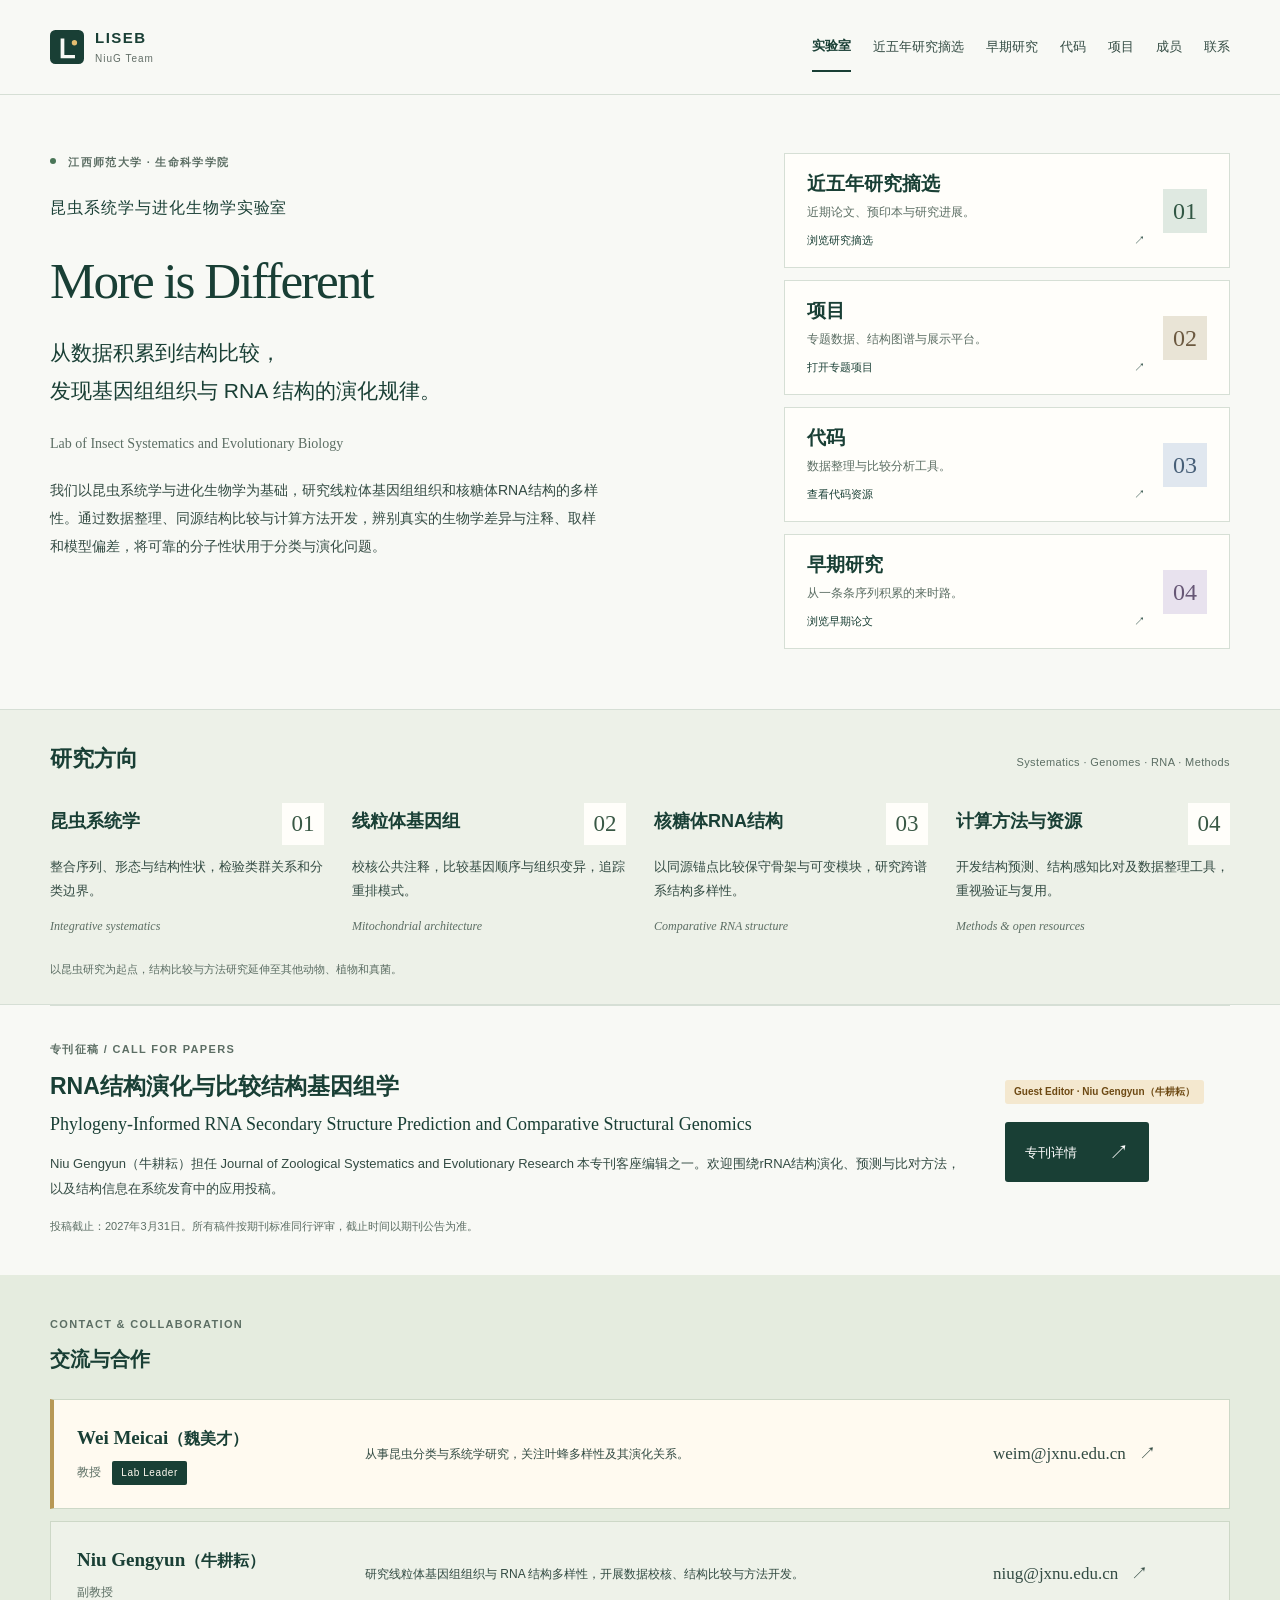
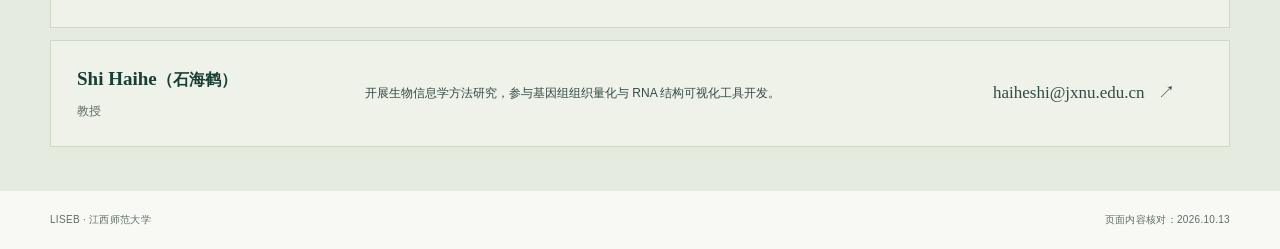
==== commit fb88a37c: "Complete recent author links, mobile contact navigation, special issue details, year search and shar" ====
--- a/index.html
+++ b/index.html
@@ -6,17 +6,14 @@
   <meta name="description" content="江西师范大学昆虫系统学与进化生物学实验室：昆虫系统学、线粒体基因组组织、RNA结构比较与计算方法。">
   <meta name="theme-color" content="#193f35">
   <title>LISEB · 昆虫系统学与进化生物学实验室</title>
-  <link rel="icon" href="favicon.svg" type="image/svg+xml">
+  
   <link rel="stylesheet" href="styles.css"><link rel="stylesheet" href="site_updates.css"><link rel="stylesheet" href="home_layout.css">
-</head>
+<link rel="stylesheet" href="site_identity.css"><link rel="icon" href="favicon-32.png" type="image/png" sizes="32x32"><link rel="icon" href="favicon.svg" type="image/svg+xml"><link rel="apple-touch-icon" href="apple-touch-icon.png" sizes="180x180"><link rel="canonical" href="https://mitoooool.github.io/"><meta property="og:type" content="website"><meta property="og:locale" content="zh_CN"><meta property="og:site_name" content="LISEB · NiuG Team"><meta property="og:title" content="LISEB · 昆虫系统学与进化生物学实验室"><meta property="og:description" content="江西师范大学昆虫系统学与进化生物学实验室：线粒体基因组组织、RNA结构比较与演化研究。"><meta property="og:url" content="https://mitoooool.github.io/"><meta property="og:image" content="https://mitoooool.github.io/share-card.png"><meta property="og:image:width" content="1200"><meta property="og:image:height" content="630"><meta property="og:image:alt" content="LISEB · NiuG Team：More is Different"><meta name="twitter:card" content="summary_large_image"><meta name="twitter:title" content="LISEB · 昆虫系统学与进化生物学实验室"><meta name="twitter:description" content="江西师范大学昆虫系统学与进化生物学实验室：线粒体基因组组织、RNA结构比较与演化研究。"><meta name="twitter:image" content="https://mitoooool.github.io/share-card.png"></head>
 <body>
   <a class="skip-link" href="#main">跳至主要内容</a>
   <header class="site-header">
     <div class="container header-inner">
-      <a class="brand" href="index.html" aria-label="LISEB 实验室首页">
-        <span class="brand-mark" aria-hidden="true">L<span>·</span></span>
-        <span class="brand-text">LISEB<span>NiuG Team</span></span>
-      </a>
+      <a class="brand site-brand" href="index.html" aria-label="LISEB 实验室首页"><img class="site-brand-icon" src="favicon.svg" width="34" height="34" alt=""><span class="site-brand-text"><strong>LISEB</strong><small>NiuG Team</small></span></a>
       <nav class="primary-nav" aria-label="主导航"><a href="index.html" aria-current="page">实验室</a><a href="achievements.html">近五年研究摘选</a><a href="heritage.html">早期研究</a><a href="achievements.html#code">代码</a><a href="achievements.html#projects">项目</a><a href="members.html">成员</a><a href="index.html#contact" class="nav-contact">联系</a></nav>
     </div>
   </header>
@@ -68,9 +65,7 @@
       </div>
       <div class="issue-actions">
         <span class="badge accepted" lang="en">Guest Editor · <span lang="en">Niu Gengyun</span>（牛耕耘）</span>
-        <a class="button" href="https://mc03.manuscriptcentral.com/mapjzser" target="_blank" rel="noopener noreferrer">前往期刊投稿 <span aria-hidden="true">↗</span><span class="sr-only">（在新标签页打开）</span></a>
-        <a class="text-link" href="https://www.maxapress.com/jzser" target="_blank" rel="noopener noreferrer">期刊官网 <span aria-hidden="true">↗</span><span class="sr-only">（在新标签页打开）</span></a>
-        <p>投稿时请选择本专刊，并在投稿信中注明专刊名称。</p>
+        <a class="button" href="https://www.maxapress.com/jzser/specials/196" target="_blank" rel="noopener noreferrer">专刊详情 <span aria-hidden="true">↗</span><span class="sr-only">（在新标签页打开）</span></a>
       </div>
     </section>
 
--- a/site_updates.css
+++ b/site_updates.css
@@ -1,2 +1,2 @@
 .home-hero{display:block;padding-bottom:38px}.home-hero .intro{max-width:850px}.home-hero .hero-copy{max-width:960px}.entry-section{padding-bottom:48px}.site-entry-grid{display:grid;grid-template-columns:repeat(4,minmax(0,1fr));gap:24px}.site-entry{display:flex;flex-direction:column;padding:23px 21px;border:1px solid var(--line);text-decoration:none;min-height:198px;background:#fffefa}.site-entry:hover{background:var(--soft);border-color:#8da48e}.entry-index{font:italic 17px Georgia,serif;color:var(--muted);margin-bottom:13px}.site-entry h2{font-size:20px;font-weight:600;line-height:1.5}.site-entry p{font-size:13px;color:var(--muted);margin-top:10px;margin-bottom:20px}.entry-action{font-size:12px;margin-top:auto;display:flex;justify-content:space-between;gap:12px;color:var(--ink)}.resource-group+.resource-group{margin-top:34px}.resource-group-title{font-size:19px;font-weight:600;margin:0 0 18px}.resource-group-title span{font:12px Georgia,serif;color:var(--muted);margin-left:10px}.pub-year-project{display:flex;gap:9px;align-items:center;flex-wrap:wrap}.pub-project-link{font-size:11px;color:var(--ink);text-underline-offset:4px;white-space:nowrap}.site-header .primary-nav,.header .primary-nav{display:flex;flex-wrap:wrap;gap:10px 22px;align-items:center}.site-header .primary-nav a,.header .primary-nav a{font-size:13px;white-space:nowrap}.header .primary-nav{justify-content:flex-end}.site-header .primary-nav .nav-contact{border:0;padding:0}.primary-nav .nav-index{font-size:10px;color:var(--muted);margin-right:5px}.site-header .primary-nav a span{margin-left:0}.header .primary-nav a span{margin-left:0}@media(max-width:1050px){.header-inner{flex-wrap:wrap;padding-block:20px;gap:15px}.site-header .primary-nav{width:100%;gap:10px 23px}.header{flex-wrap:wrap;padding-block:20px}.header .primary-nav{width:100%;justify-content:flex-start;gap:10px 20px}.site-entry-grid{grid-template-columns:repeat(2,minmax(0,1fr))}.site-entry{min-height:172px}}@media(max-width:650px){.home-hero{padding-bottom:28px}.site-entry-grid{gap:14px}.site-entry{padding:19px 16px;min-height:190px}.site-entry h2{font-size:17px}.site-entry p{font-size:12px}.site-header .primary-nav,.header .primary-nav{gap:7px 18px}.site-header .primary-nav a,.header .primary-nav a{font-size:12px;padding-block:4px}.primary-nav .nav-index{display:none}.site-header .primary-nav .nav-contact{display:inline}.entry-section{padding-bottom:34px}}@media(max-width:360px){.site-entry-grid{grid-template-columns:1fr}.site-entry{min-height:150px}}@media print{.primary-nav{display:none!important}.site-entry-grid{grid-template-columns:repeat(2,1fr)}.site-entry{break-inside:avoid}}
-@media(max-width:650px){.site-header .primary-nav .nav-contact,.header .primary-nav .nav-contact{display:none}}
+@media(max-width:650px){.site-header .primary-nav .nav-contact,.header .primary-nav .nav-contact{display:inline}}
--- a/site_identity.css
+++ b/site_identity.css
@@ -0,0 +1,12 @@
+.brand.site-brand{display:inline-flex;align-items:center;gap:11px;color:#193f35;text-decoration:none;font-family:Arial,"Microsoft YaHei",sans-serif;font-size:14px;line-height:1.3;flex-shrink:0}
+.site-brand .site-brand-icon{display:block;width:34px;height:34px;flex:none}
+.site-brand .site-brand-text{display:block;color:#193f35;padding:0;letter-spacing:0}
+.site-brand .site-brand-text strong{display:block;font:bold 15px/1.3 Arial,sans-serif;letter-spacing:1.5px}
+.site-brand .site-brand-text small{display:block;font:10px/1.5 Arial,sans-serif;letter-spacing:1px;margin-top:3px;color:#626e67}
+.recent-contributors{font-size:12px!important;color:#626e67;margin:8px 0 14px}
+.recent-contributors .author-link{color:inherit;text-decoration:none;border-bottom:1px dotted currentColor}
+.back-to-top{position:fixed;right:24px;bottom:24px;z-index:20;padding:8px 12px;border:1px solid #c3d0bd;background:#fffefa;color:#193f35;font:12px/1.5 "Microsoft YaHei",sans-serif;text-decoration:none;box-shadow:0 2px 10px #193f3510}
+.back-to-top:focus-visible{outline:3px solid #ac7e38;outline-offset:3px}
+.back-to-top[hidden]{display:none!important}
+@media(max-width:650px){.back-to-top{right:14px;bottom:16px}.site-brand .site-brand-icon{width:32px;height:32px}}
+@media print{.back-to-top{display:none!important}}
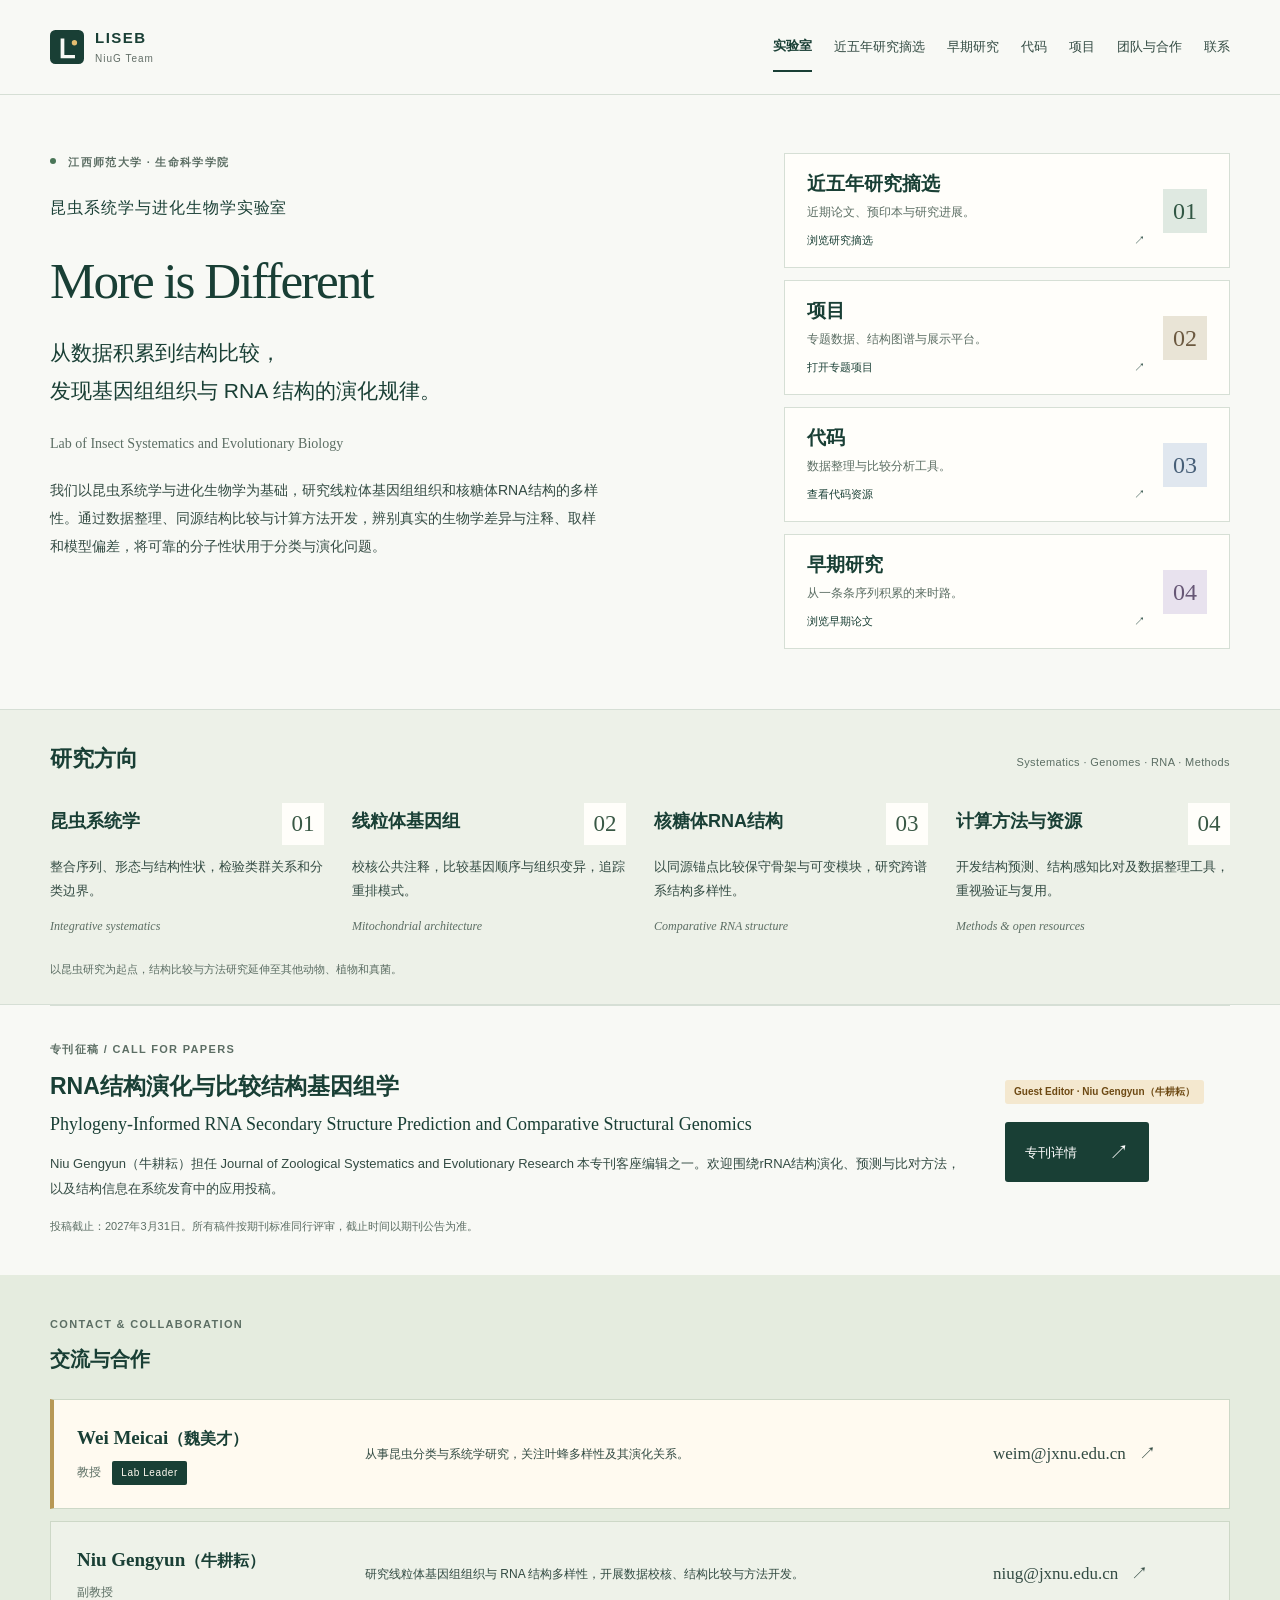
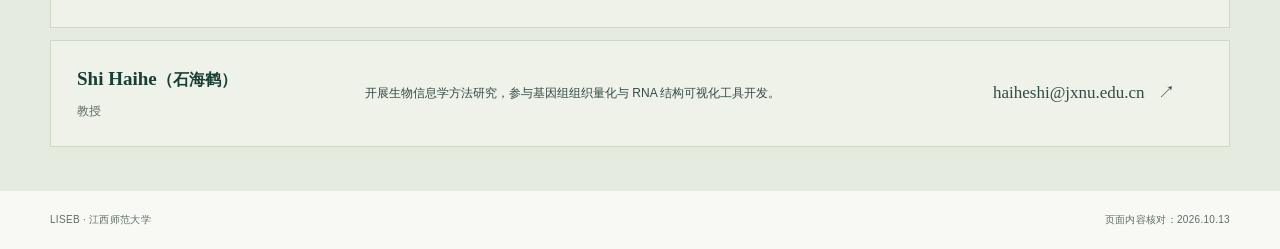
==== commit bd0e2161: "Unify Team and Collaboration navigation and add Guoyu quotation" ====
--- a/index.html
+++ b/index.html
@@ -14,7 +14,7 @@
   <header class="site-header">
     <div class="container header-inner">
       <a class="brand site-brand" href="index.html" aria-label="LISEB 实验室首页"><img class="site-brand-icon" src="favicon.svg" width="34" height="34" alt=""><span class="site-brand-text"><strong>LISEB</strong><small>NiuG Team</small></span></a>
-      <nav class="primary-nav" aria-label="主导航"><a href="index.html" aria-current="page">实验室</a><a href="achievements.html">近五年研究摘选</a><a href="heritage.html">早期研究</a><a href="achievements.html#code">代码</a><a href="achievements.html#projects">项目</a><a href="members.html">成员</a><a href="index.html#contact" class="nav-contact">联系</a></nav>
+      <nav class="primary-nav" aria-label="主导航"><a href="index.html" aria-current="page">实验室</a><a href="achievements.html">近五年研究摘选</a><a href="heritage.html">早期研究</a><a href="achievements.html#code">代码</a><a href="achievements.html#projects">项目</a><a href="members.html">团队与合作</a><a href="index.html#contact" class="nav-contact">联系</a></nav>
     </div>
   </header>
 
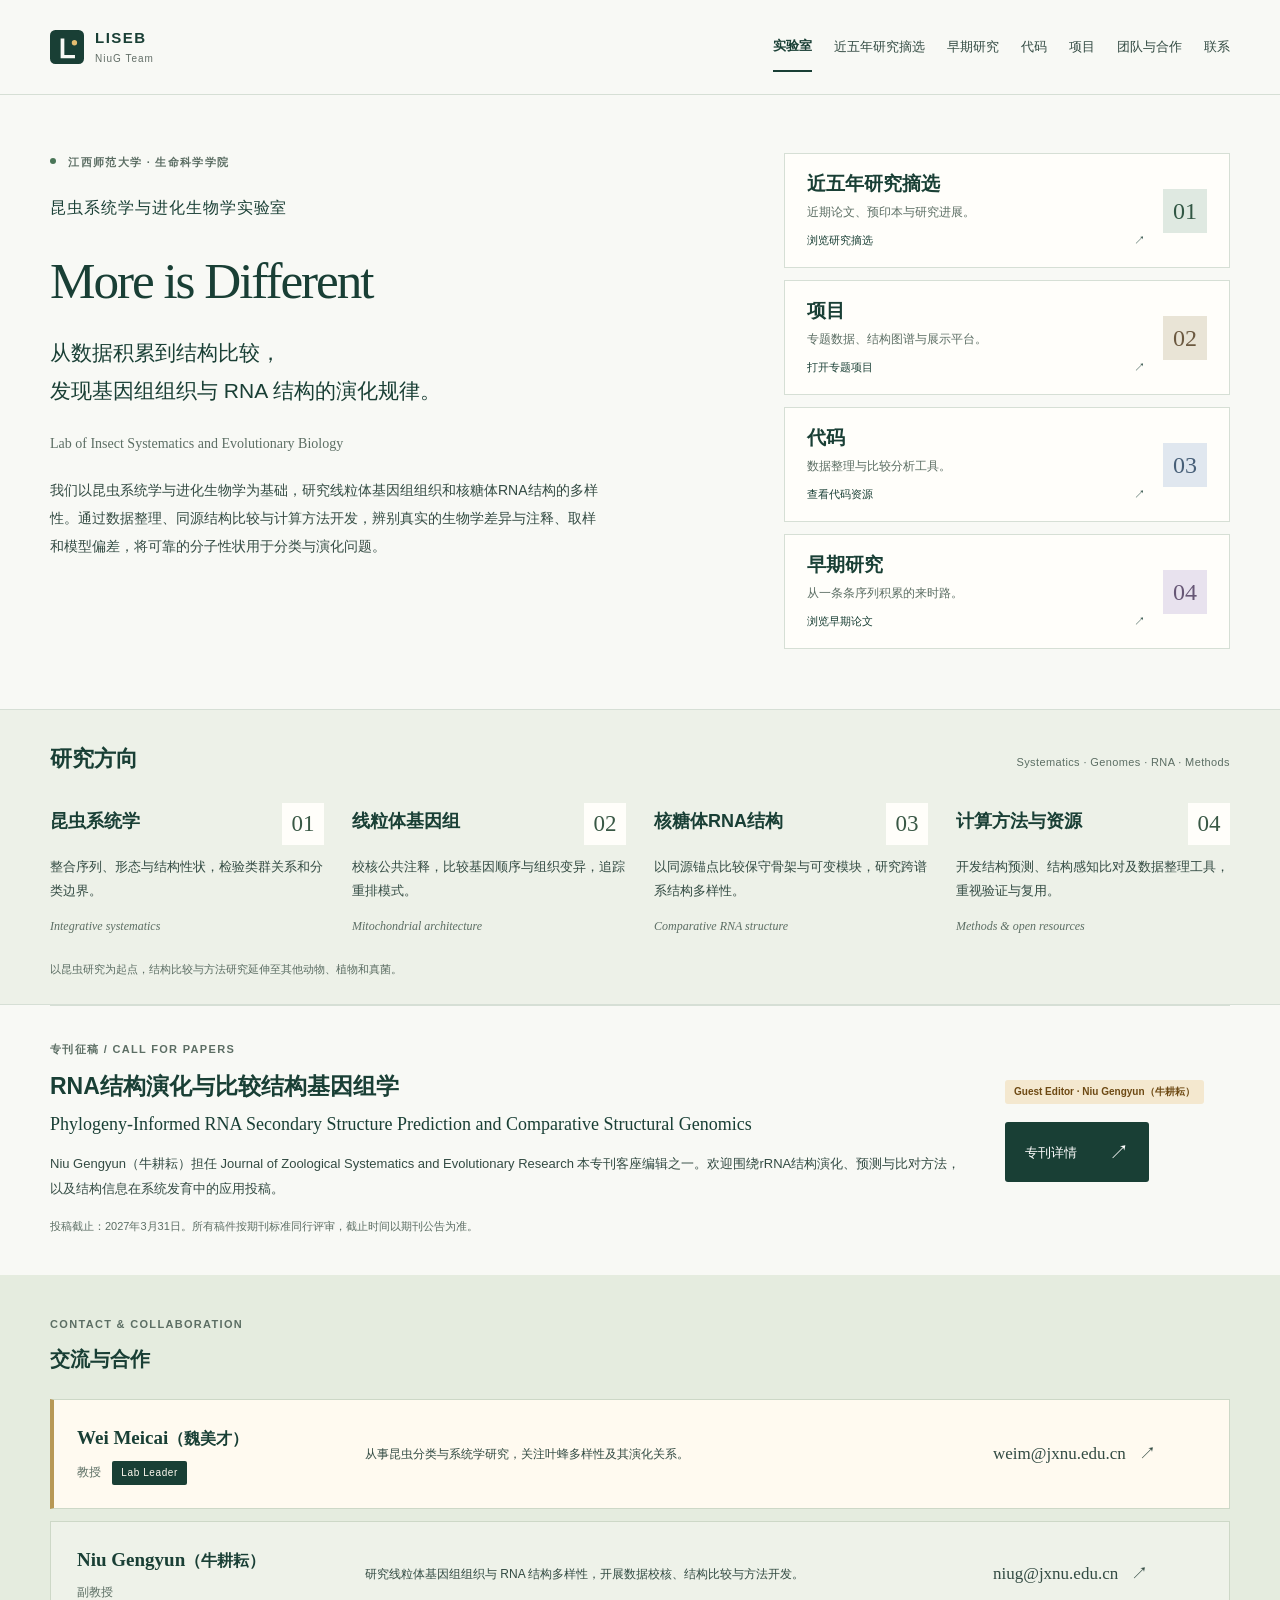
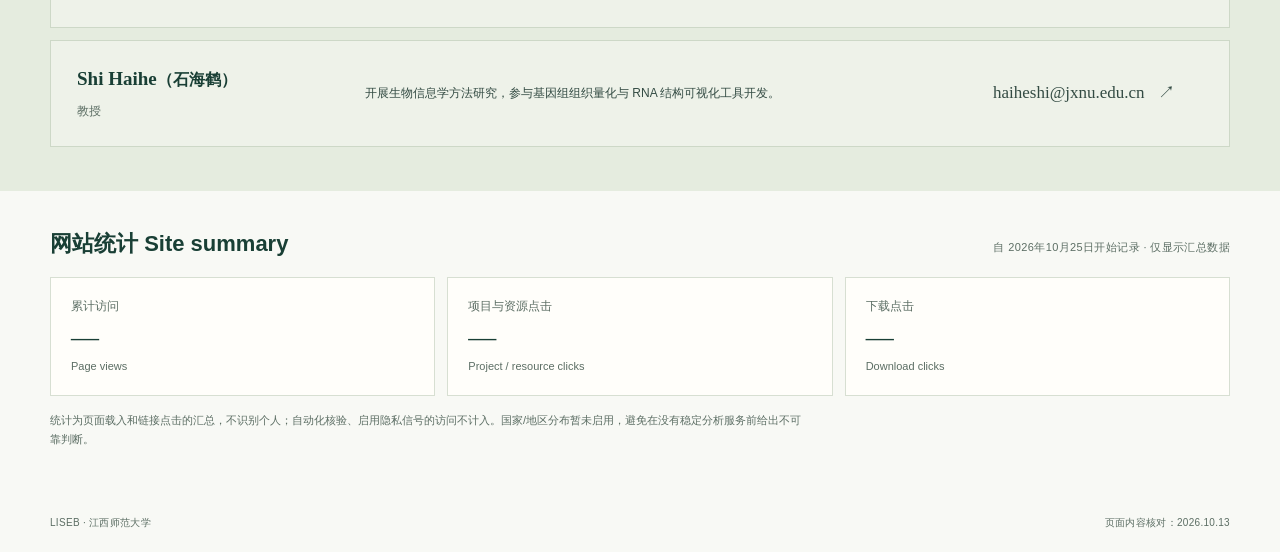
==== commit a51facf6: "Add privacy-conscious homepage statistics summary" ====
--- a/index.html
+++ b/index.html
@@ -91,7 +91,21 @@
         </div>
       </div>
     </section>
+
+    <section class="site-statistics container" id="site-statistics" aria-labelledby="site-statistics-title">
+      <div class="section-heading">
+        <h2 id="site-statistics-title">网站统计 <span lang="en">Site summary</span></h2>
+        <p>自 2026年10月25日开始记录 · 仅显示汇总数据</p>
+      </div>
+      <div class="site-statistics-grid">
+        <article class="site-stat-card"><span class="site-stat-label">累计访问</span><strong data-stat="views">—</strong><small>Page views</small></article>
+        <article class="site-stat-card"><span class="site-stat-label">项目与资源点击</span><strong data-stat="resources">—</strong><small>Project / resource clicks</small></article>
+        <article class="site-stat-card"><span class="site-stat-label">下载点击</span><strong data-stat="downloads">—</strong><small>Download clicks</small></article>
+      </div>
+      <p class="site-stat-note">统计为页面载入和链接点击的汇总，不识别个人；自动化核验、启用隐私信号的访问不计入。国家/地区分布暂未启用，避免在没有稳定分析服务前给出不可靠判断。</p>
+    </section>
   </main>
   <footer class="site-footer"><div class="container footer-inner"><span>LISEB · 江西师范大学</span><span>页面内容核对：<time datetime="2026-10-13">2026.10.13</time></span></div></footer>
+  <script src="homepage_stats.js?v=20261025-v1"></script>
 </body>
 </html>
--- a/home_layout.css
+++ b/home_layout.css
@@ -35,8 +35,16 @@
 .contact-email{font:17px/1.6 Georgia,"Times New Roman",serif;text-decoration:none;white-space:nowrap}
 .contact-email span{margin-left:9px}
 .email-pending{font:12px/1.6 var(--sans);color:var(--muted)}
+.site-statistics{padding-block:38px 44px}
+.site-statistics .section-heading{margin-bottom:18px}
+.site-statistics-grid{display:grid;grid-template-columns:repeat(3,minmax(0,1fr));gap:12px}
+.site-stat-card{display:flex;flex-direction:column;gap:4px;padding:18px 20px;background:#fffefa;border:1px solid #d7dfd2}
+.site-stat-label{font-size:12px;color:var(--muted)}
+.site-stat-card strong{font:28px/1.1 Georgia,"Times New Roman",serif;color:var(--ink)}
+.site-stat-card small{font-size:11px;color:var(--muted)}
+.site-stat-note{margin:15px 0 0;max-width:760px;font-size:11px;line-height:1.8;color:var(--muted)}
 @media(max-width:1050px){.home-overview{gap:32px;grid-template-columns:minmax(0,1.2fr) minmax(0,1fr)}.home-hero h1{font-size:43px}.hero-statement{font-size:18px}.site-entry{padding:15px 17px;min-height:115px}.site-entry h2{font-size:18px}.contact-person{grid-template-columns:240px minmax(0,1fr);gap:14px 24px}.contact-email{grid-column:2}.contact-identity{grid-row:1/3}}
-@media(max-width:700px){.home-overview{grid-template-columns:1fr;gap:32px;padding-block:34px 40px}.home-hero h1{font-size:42px;margin-top:26px}.hero-statement{font-size:18px;margin-top:20px}.home-overview .intro{font-size:13px}.home-overview .english-name{font-size:13px}.home-overview .site-entry-grid{gap:10px}.site-entry{grid-template-columns:minmax(0,1fr) 38px;min-height:110px;padding:16px 18px}.site-entry .entry-index{width:38px;height:38px;font-size:22px}.site-entry h2{font-size:18px}.focus-card{grid-template-columns:minmax(0,1fr) 32px;gap:10px}.focus-card .card-index{width:32px;height:32px;font-size:20px}.focus-card h3{font-size:15px;margin-top:3px}.contact-person{grid-template-columns:1fr;gap:13px;padding:21px}.contact-person.contact-leader{padding-left:18px}.contact-identity{grid-row:auto}.contact-email{grid-column:1}.contact-inner .contact-bio{font-size:13px}.contact-section{padding-block:30px}.contact-email{font-size:17px}}
+@media(max-width:700px){.home-overview{grid-template-columns:1fr;gap:32px;padding-block:34px 40px}.home-hero h1{font-size:42px;margin-top:26px}.hero-statement{font-size:18px;margin-top:20px}.home-overview .intro{font-size:13px}.home-overview .english-name{font-size:13px}.home-overview .site-entry-grid{gap:10px}.site-entry{grid-template-columns:minmax(0,1fr) 38px;min-height:110px;padding:16px 18px}.site-entry .entry-index{width:38px;height:38px;font-size:22px}.site-entry h2{font-size:18px}.focus-card{grid-template-columns:minmax(0,1fr) 32px;gap:10px}.focus-card .card-index{width:32px;height:32px;font-size:20px}.focus-card h3{font-size:15px;margin-top:3px}.contact-person{grid-template-columns:1fr;gap:13px;padding:21px}.contact-person.contact-leader{padding-left:18px}.contact-identity{grid-row:auto}.contact-email{grid-column:1}.contact-inner .contact-bio{font-size:13px}.contact-section{padding-block:30px}.contact-email{font-size:17px}.site-statistics-grid{grid-template-columns:1fr}.site-statistics{padding-block:30px}.site-stat-card{padding:15px 17px}}
 @media(max-width:360px){.home-hero h1{font-size:36px}.hero-statement{font-size:16px}.site-entry{padding:14px;gap:4px 12px}.site-entry h2{font-size:17px}}
 @media(max-width:650px){.site-header .primary-nav .nav-contact{display:inline}}
 @media print{.home-overview{grid-template-columns:1.5fr 1fr;gap:25px}.contact-person{break-inside:avoid}}
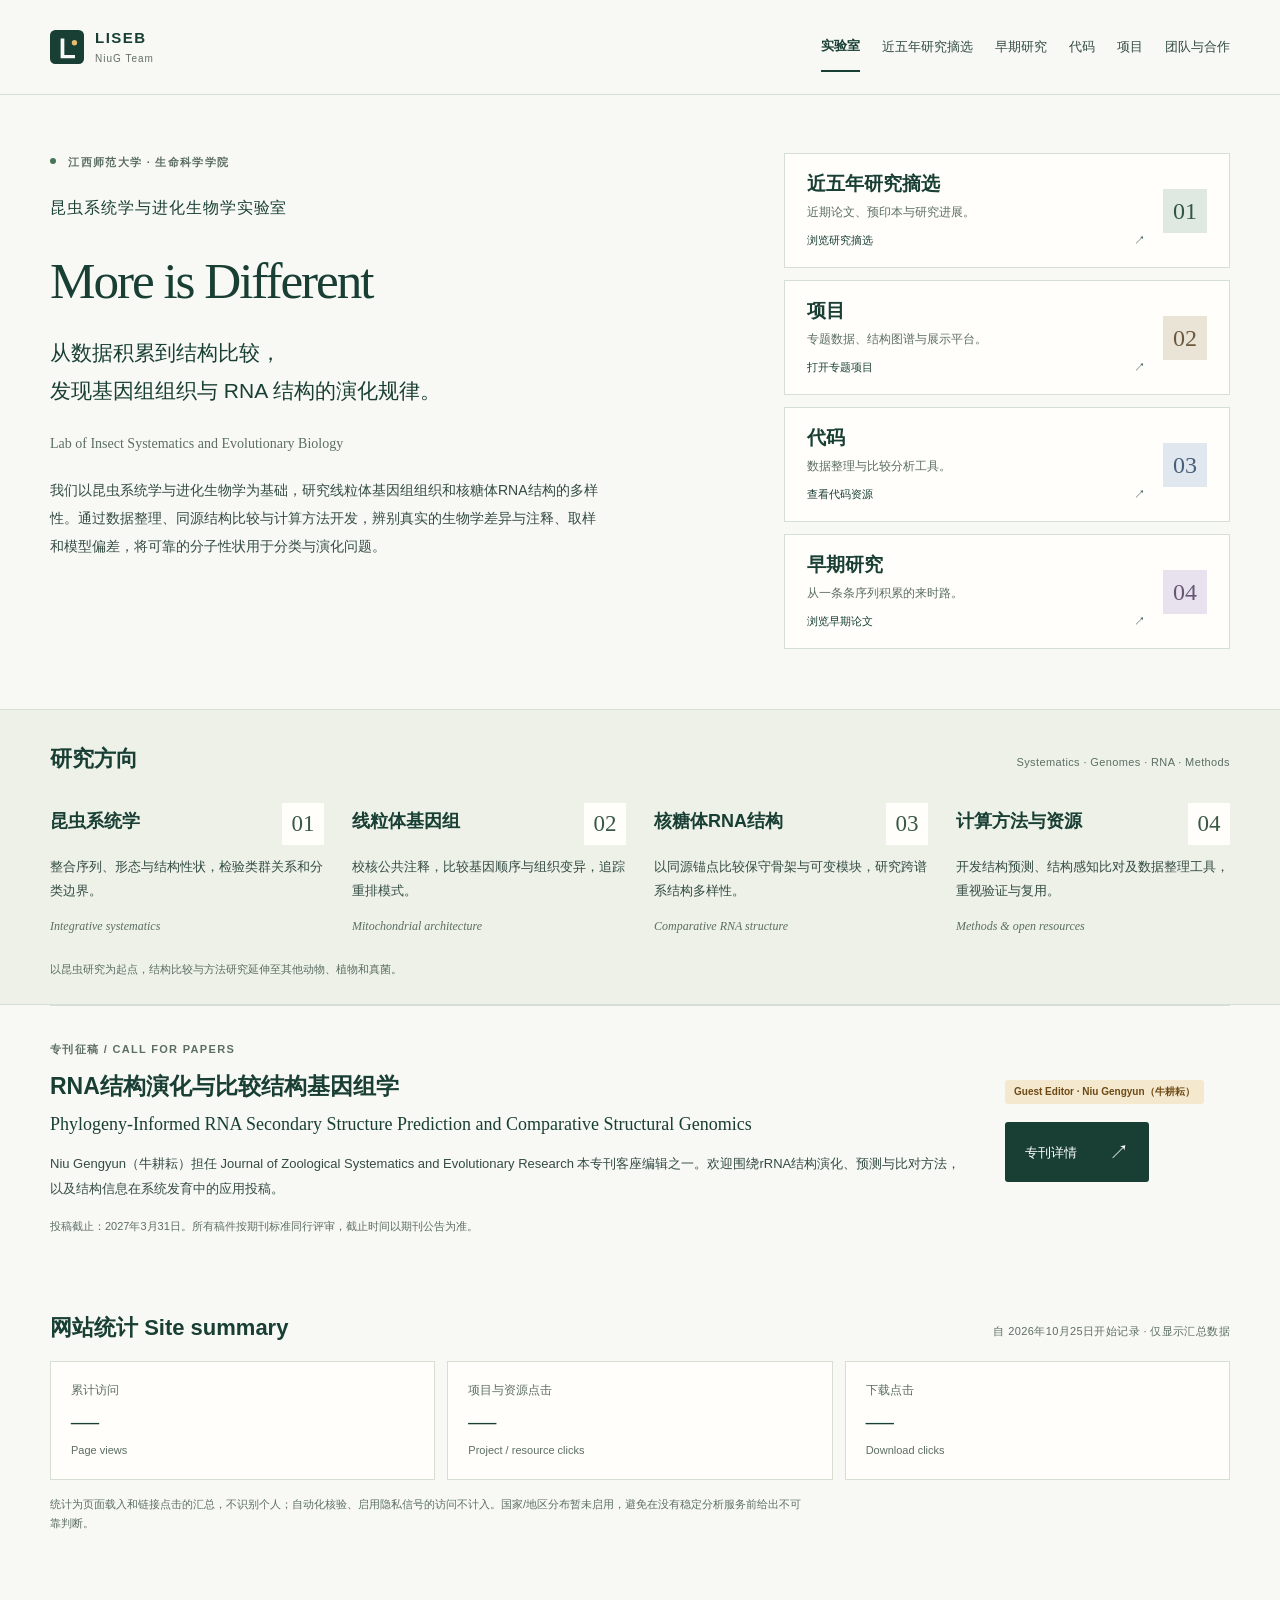
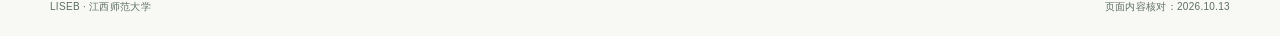
==== commit 2564c7cd: "Remove duplicate contact and collaboration section from the homepage" ====
--- a/index.html
+++ b/index.html
@@ -14,7 +14,7 @@
   <header class="site-header">
     <div class="container header-inner">
       <a class="brand site-brand" href="index.html" aria-label="LISEB 实验室首页"><img class="site-brand-icon" src="favicon.svg" width="34" height="34" alt=""><span class="site-brand-text"><strong>LISEB</strong><small>NiuG Team</small></span></a>
-      <nav class="primary-nav" aria-label="主导航"><a href="index.html" aria-current="page">实验室</a><a href="achievements.html">近五年研究摘选</a><a href="heritage.html">早期研究</a><a href="achievements.html#code">代码</a><a href="achievements.html#projects">项目</a><a href="members.html">团队与合作</a><a href="index.html#contact" class="nav-contact">联系</a></nav>
+      <nav class="primary-nav" aria-label="主导航"><a href="index.html" aria-current="page">实验室</a><a href="achievements.html">近五年研究摘选</a><a href="heritage.html">早期研究</a><a href="achievements.html#code">代码</a><a href="achievements.html#projects">项目</a><a href="members.html">团队与合作</a></nav>
     </div>
   </header>
 
@@ -69,29 +69,6 @@
       </div>
     </section>
 
-    <section class="contact-section" id="contact" aria-labelledby="contact-title">
-      <div class="container contact-inner">
-        <div class="contact-heading"><p class="eyebrow" lang="en">CONTACT &amp; COLLABORATION</p><h2 id="contact-title">交流与合作</h2></div>
-        <div class="contact-team">
-          <article class="contact-person contact-leader" aria-labelledby="contact-wei">
-            <div class="contact-identity"><h3 id="contact-wei"><span lang="en">Wei Meicai</span>（魏美才）</h3><p class="contact-title">教授 <span class="leader-badge" lang="en">Lab Leader</span></p></div>
-            <p class="contact-bio">从事昆虫分类与系统学研究，关注叶蜂多样性及其演化关系。</p>
-            <a class="contact-email" href="mailto:weim@jxnu.edu.cn">weim@jxnu.edu.cn <span aria-hidden="true">↗</span></a>
-          </article>
-          <article class="contact-person" aria-labelledby="contact-niu">
-            <div class="contact-identity"><h3 id="contact-niu"><span lang="en">Niu Gengyun</span>（牛耕耘）</h3><p class="contact-title">副教授</p></div>
-            <p class="contact-bio">研究线粒体基因组组织与 RNA 结构多样性，开展数据校核、结构比较与方法开发。</p>
-            <a class="contact-email" href="mailto:niug@jxnu.edu.cn">niug@jxnu.edu.cn <span aria-hidden="true">↗</span></a>
-          </article>
-          <article class="contact-person" aria-labelledby="contact-shi">
-            <div class="contact-identity"><h3 id="contact-shi"><span lang="en">Shi Haihe</span>（石海鹤）</h3><p class="contact-title">教授</p></div>
-            <p class="contact-bio">开展生物信息学方法研究，参与基因组组织量化与 RNA 结构可视化工具开发。</p>
-            <a class="contact-email" href="mailto:haiheshi@jxnu.edu.cn">haiheshi@jxnu.edu.cn <span aria-hidden="true">↗</span></a>
-          </article>
-        </div>
-      </div>
-    </section>
-
     <section class="site-statistics container" id="site-statistics" aria-labelledby="site-statistics-title">
       <div class="section-heading">
         <h2 id="site-statistics-title">网站统计 <span lang="en">Site summary</span></h2>
@@ -106,6 +83,7 @@
     </section>
   </main>
   <footer class="site-footer"><div class="container footer-inner"><span>LISEB · 江西师范大学</span><span>页面内容核对：<time datetime="2026-10-13">2026.10.13</time></span></div></footer>
+  <script>if(location.hash==="#contact")location.replace("members.html");</script>
   <script src="homepage_stats.js?v=20261025-v1"></script>
 </body>
 </html>
